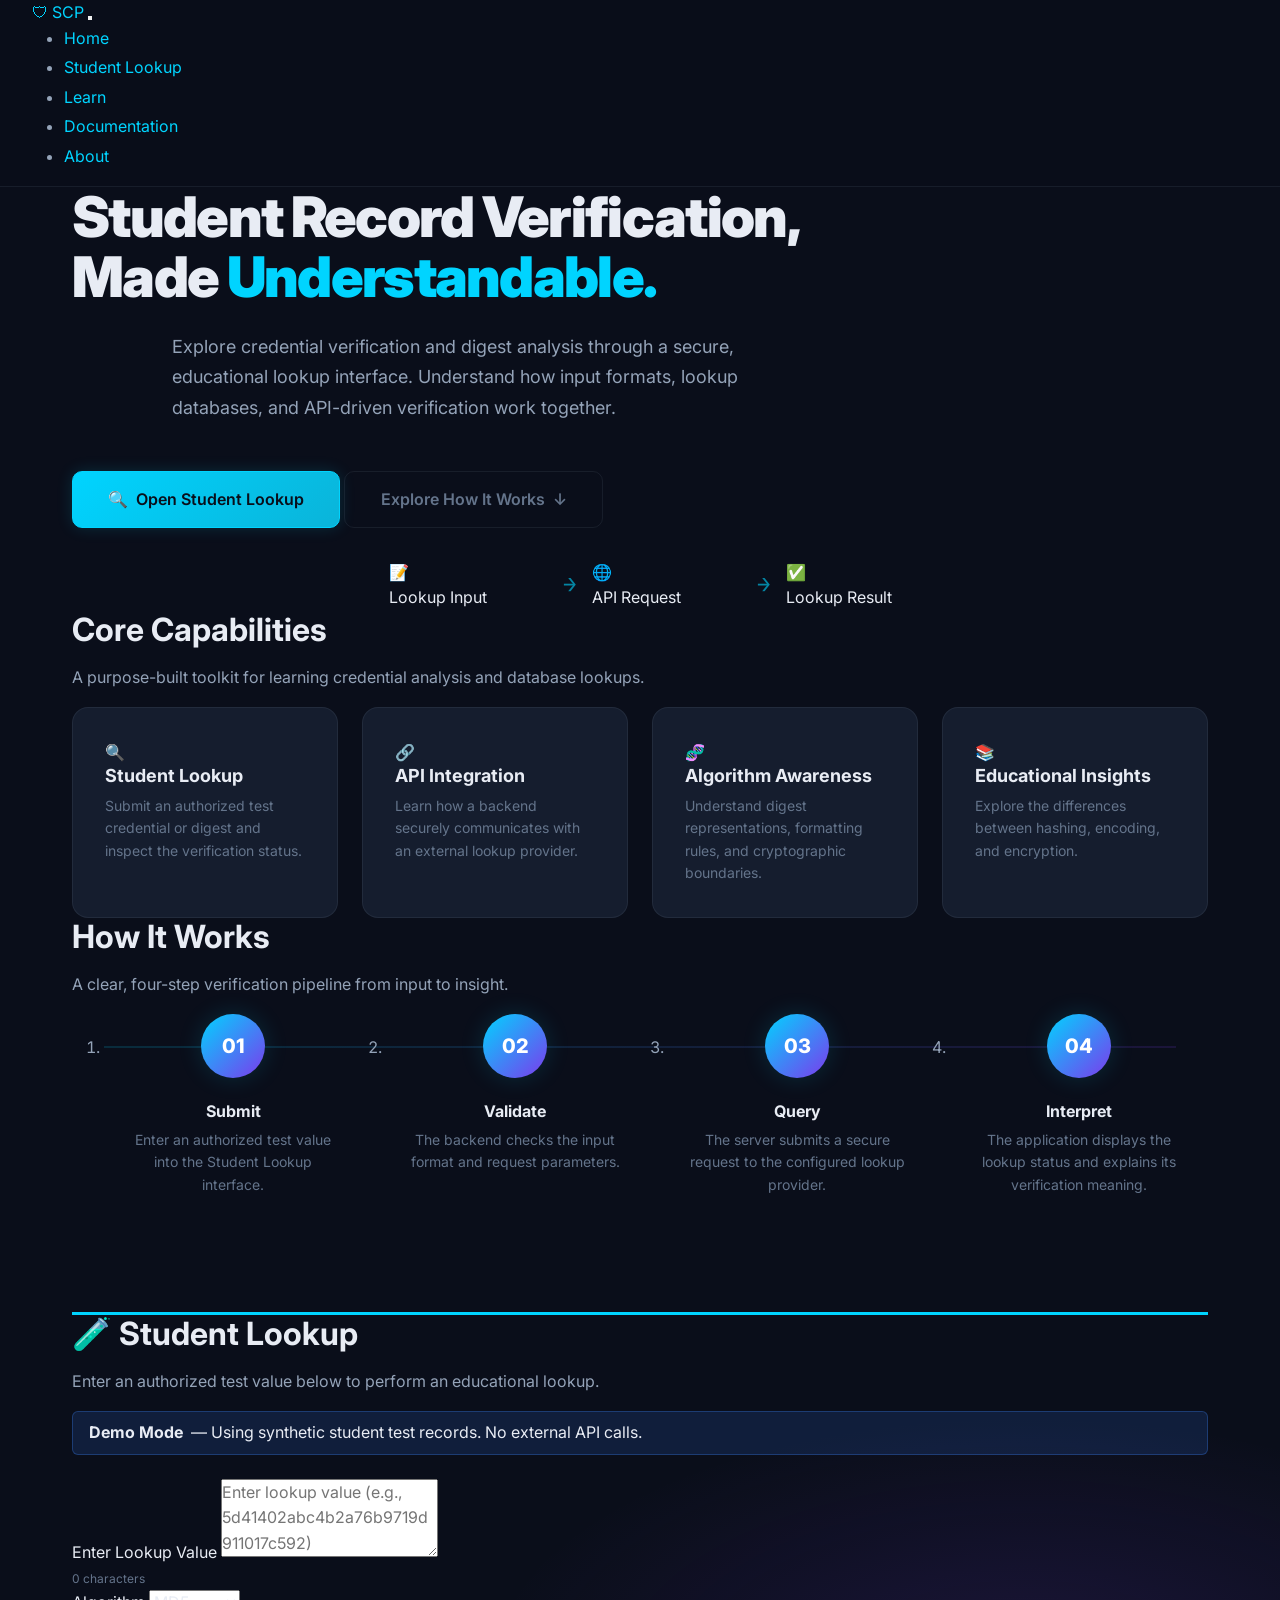
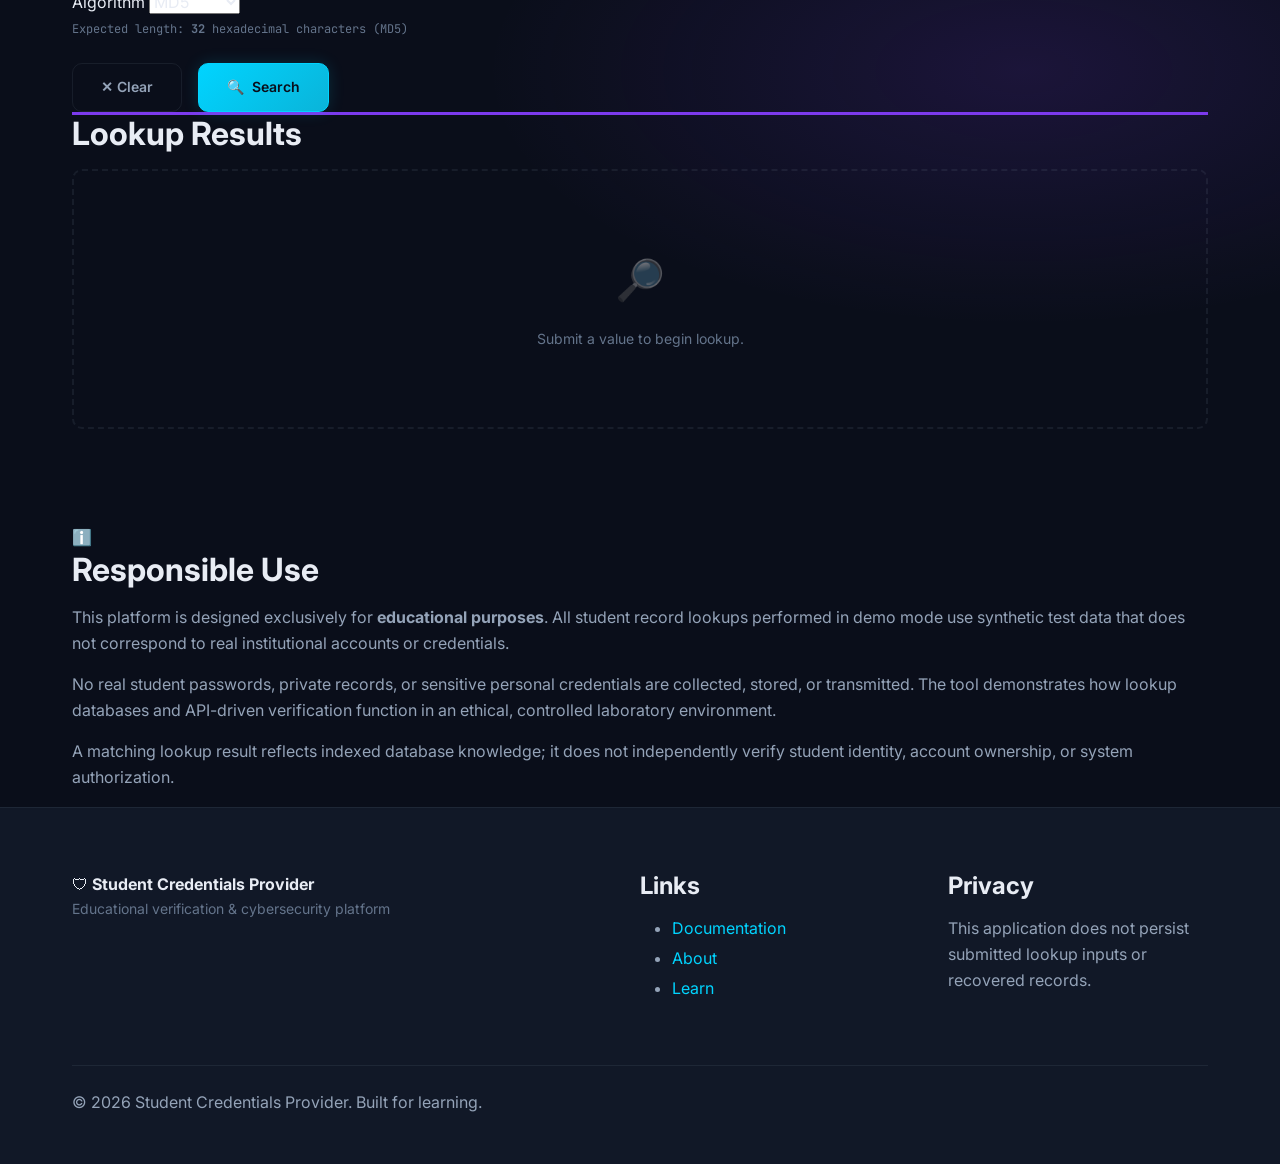
==== templates/index.html @ dcb44b15 "Initial commit: Student Credentials Provider with Vercel deployment support" ====
<!DOCTYPE html>
<html lang="en">
<head>
  <meta charset="UTF-8">
  <meta name="viewport" content="width=device-width, initial-scale=1.0">
  <title>Student Credentials Provider — Educational Verification Platform</title>
  <meta name="description" content="Student Credentials Provider: Educational credential analysis and verification platform">
  <link rel="stylesheet" href="/static/css/style.css">
  <link rel="icon" href="data:image/svg+xml,<svg xmlns='http://www.w3.org/2000/svg' viewBox='0 0 100 100'><text y='.9em' font-size='90'>🛡️</text></svg>">
</head>
<body>

  <!-- ========== STATUS ANNOUNCER (SR-ONLY) ========== -->
  <div id="status-announcer" role="status" aria-live="polite" class="sr-only"></div>

  <!-- ========== NAVIGATION ========== -->
  <header class="site-header" role="banner">
    <nav class="navbar" aria-label="Primary navigation">
      <div class="navbar-container">
        <a href="/" class="navbar-brand" aria-label="SCP Home">
          <span class="brand-icon" aria-hidden="true">&#x1F6E1;</span>
          <span class="brand-text">SCP</span>
        </a>

        <button class="navbar-toggle" id="nav-toggle" aria-expanded="false" aria-controls="nav-menu" aria-label="Toggle navigation menu">
          <span class="hamburger-line"></span>
          <span class="hamburger-line"></span>
          <span class="hamburger-line"></span>
        </button>

        <ul class="navbar-menu" id="nav-menu" role="menubar">
          <li role="none"><a href="/" class="nav-link active" role="menuitem">Home</a></li>
          <li role="none"><a href="/#student-lookup" class="nav-link" role="menuitem">Student Lookup</a></li>
          <li role="none"><a href="/learn" class="nav-link" role="menuitem">Learn</a></li>
          <li role="none"><a href="/documentation" class="nav-link" role="menuitem">Documentation</a></li>
          <li role="none"><a href="/about" class="nav-link" role="menuitem">About</a></li>
        </ul>
      </div>
    </nav>
  </header>

  <main id="main-content">

    <!-- ========== HERO SECTION ========== -->
    <section class="hero-section" id="hero" aria-labelledby="hero-heading">
      <div class="container">
        <div class="hero-content">
          <h1 id="hero-heading" class="hero-title">Student Record Verification, Made <span class="text-accent">Understandable.</span></h1>
          <p class="hero-subtitle">
            Explore credential verification and digest analysis through a secure, educational lookup interface.
            Understand how input formats, lookup databases, and API-driven verification work together.
          </p>
          <div class="hero-actions">
            <a href="#student-lookup" class="btn btn-primary btn-lg">
              <span aria-hidden="true">&#x1F50D;</span> Open Student Lookup
            </a>
            <a href="#process" class="btn btn-outline btn-lg">
              Explore How It Works <span aria-hidden="true">&darr;</span>
            </a>
          </div>
        </div>

        <div class="hero-illustration" aria-hidden="true">
          <div class="pipeline">
            <div class="pipeline-node pipeline-node--input">
              <div class="pipeline-node-icon">&#x1F4DD;</div>
              <div class="pipeline-node-label">Lookup Input</div>
            </div>
            <div class="pipeline-arrow">
              <svg width="60" height="24" viewBox="0 0 60 24" fill="none" aria-hidden="true">
                <line x1="0" y1="12" x2="48" y2="12" stroke="var(--accent)" stroke-width="2" stroke-dasharray="4 3"/>
                <polygon points="48,6 60,12 48,18" fill="var(--accent)"/>
              </svg>
            </div>
            <div class="pipeline-node pipeline-node--api">
              <div class="pipeline-node-icon">&#x1F310;</div>
              <div class="pipeline-node-label">API Request</div>
            </div>
            <div class="pipeline-arrow">
              <svg width="60" height="24" viewBox="0 0 60 24" fill="none" aria-hidden="true">
                <line x1="0" y1="12" x2="48" y2="12" stroke="var(--accent)" stroke-width="2" stroke-dasharray="4 3"/>
                <polygon points="48,6 60,12 48,18" fill="var(--accent)"/>
              </svg>
            </div>
            <div class="pipeline-node pipeline-node--result">
              <div class="pipeline-node-icon">&#x2705;</div>
              <div class="pipeline-node-label">Lookup Result</div>
            </div>
          </div>
        </div>
      </div>
    </section>

    <!-- ========== FEATURES SECTION ========== -->
    <section class="features-section" id="features" aria-labelledby="features-heading">
      <div class="container">
        <h2 id="features-heading" class="section-title">Core Capabilities</h2>
        <p class="section-subtitle">A purpose-built toolkit for learning credential analysis and database lookups.</p>

        <div class="features-grid">
          <article class="feature-card">
            <div class="feature-icon" aria-hidden="true">&#x1F50D;</div>
            <h3 class="feature-title">Student Lookup</h3>
            <p class="feature-desc">Submit an authorized test credential or digest and inspect the verification status.</p>
          </article>

          <article class="feature-card">
            <div class="feature-icon" aria-hidden="true">&#x1F517;</div>
            <h3 class="feature-title">API Integration</h3>
            <p class="feature-desc">Learn how a backend securely communicates with an external lookup provider.</p>
          </article>

          <article class="feature-card">
            <div class="feature-icon" aria-hidden="true">&#x1F9EC;</div>
            <h3 class="feature-title">Algorithm Awareness</h3>
            <p class="feature-desc">Understand digest representations, formatting rules, and cryptographic boundaries.</p>
          </article>

          <article class="feature-card">
            <div class="feature-icon" aria-hidden="true">&#x1F4DA;</div>
            <h3 class="feature-title">Educational Insights</h3>
            <p class="feature-desc">Explore the differences between hashing, encoding, and encryption.</p>
          </article>
        </div>
      </div>
    </section>

    <!-- ========== PROCESS SECTION ========== -->
    <section class="process-section" id="process" aria-labelledby="process-heading">
      <div class="container">
        <h2 id="process-heading" class="section-title">How It Works</h2>
        <p class="section-subtitle">A clear, four-step verification pipeline from input to insight.</p>

        <ol class="process-timeline" aria-label="Lookup process steps">
          <li class="process-step">
            <div class="step-number" aria-hidden="true">01</div>
            <h3 class="step-title">Submit</h3>
            <p class="step-desc">Enter an authorized test value into the Student Lookup interface.</p>
          </li>
          <li class="process-step">
            <div class="step-number" aria-hidden="true">02</div>
            <h3 class="step-title">Validate</h3>
            <p class="step-desc">The backend checks the input format and request parameters.</p>
          </li>
          <li class="process-step">
            <div class="step-number" aria-hidden="true">03</div>
            <h3 class="step-title">Query</h3>
            <p class="step-desc">The server submits a secure request to the configured lookup provider.</p>
          </li>
          <li class="process-step">
            <div class="step-number" aria-hidden="true">04</div>
            <h3 class="step-title">Interpret</h3>
            <p class="step-desc">The application displays the lookup status and explains its verification meaning.</p>
          </li>
        </ol>
      </div>
    </section>

    <!-- ========== STUDENT LOOKUP SECTION ========== -->
    <section class="lab-section" id="student-lookup" aria-labelledby="lab-heading">
      <span id="hash-lab" style="display:none;" aria-hidden="true"></span>
      <div class="container">
        <div class="lab-layout">

          <!-- LEFT PANEL — INPUT -->
          <div class="lab-input-panel">
            <h2 id="lab-heading" class="lab-panel-title">
              <span class="lab-icon" aria-hidden="true">&#x1F9EA;</span> Student Lookup
            </h2>
            <p class="lab-description">Enter an authorized test value below to perform an educational lookup.</p>

            <div id="demo-mode-banner" class="demo-banner" role="status">
              <span aria-hidden="true">&#x1F52C;</span>
              <strong>Demo Mode</strong> — Using synthetic student test records. No external API calls.
            </div>

            <form id="student-lookup-form" onsubmit="return false;" novalidate>
              <div class="input-group">
                <label for="lookup-input" class="input-label">Enter Lookup Value</label>
                <textarea
                  id="lookup-input"
                  class="hash-textarea lookup-textarea"
                  placeholder="Enter lookup value (e.g., 5d41402abc4b2a76b9719d911017c592)"
                  rows="3"
                  spellcheck="false"
                  autocomplete="off"
                  aria-label="Enter Lookup Value"
                  aria-describedby="char-count lookup-format-info validation-message"
                ></textarea>
                <div class="input-meta">
                  <span id="char-count" class="char-count">0 characters</span>
                </div>
              </div>

              <div class="input-group">
                <label for="algorithm-select" class="input-label">Algorithm</label>
                <select id="algorithm-select" class="algo-select" aria-label="Algorithm selector">
                  <option value="md5" selected>MD5</option>
                  <option value="sha1">SHA-1</option>
                  <option value="sha256">SHA-256</option>
                  <option value="sha384">SHA-384</option>
                  <option value="sha512">SHA-512</option>
                  <option value="ntlm">NTLM</option>
                </select>
                <div id="lookup-format-info" class="format-info" aria-live="polite">
                  Expected length: <strong>32</strong> hexadecimal characters
                </div>
              </div>

              <div class="btn-row">
                <button id="clear-btn" class="btn btn-secondary" type="button" aria-label="Clear input">
                  ✕ Clear
                </button>
                <button id="submit-btn" class="btn btn-primary" type="button" aria-label="Search">
                  <span aria-hidden="true">&#x1F50D;</span> Search
                </button>
              </div>
            </form>

            <div id="validation-message" class="validation-msg" role="alert" hidden></div>

            <div id="loading-indicator" class="loading-indicator" hidden>
              <div class="spinner" aria-hidden="true"></div>
              <span>Processing lookup request&hellip;</span>
            </div>
          </div>

          <!-- RIGHT PANEL — RESULTS -->
          <div class="lab-result-panel" id="lookup-result-panel">
            <h2 class="lab-panel-title">Lookup Results</h2>

            <div id="result-container" class="result-container">
              <!-- IDLE STATE -->
              <div id="result-idle" class="result-idle">
                <div class="idle-icon" aria-hidden="true">&#x1F50E;</div>
                <p class="idle-text">Submit a value to begin lookup.</p>
              </div>

              <!-- RESULT CARD -->
              <div id="lookup-result" class="result-card" hidden>
                <div class="result-header">
                  <span id="result-status-badge" class="status-badge"></span>
                  <span id="result-mode" class="mode-indicator"></span>
                </div>

                <dl class="result-details">
                  <div class="detail-row">
                    <dt>Algorithm</dt>
                    <dd id="result-algorithm"></dd>
                  </div>
                  <div class="detail-row">
                    <dt>Lookup Input</dt>
                    <dd>
                      <code id="result-lookup-input" class="hash-display"></code>
                      <button class="copy-btn" id="copy-lookup-btn" aria-label="Copy input to clipboard" title="Copy">
                        &#x1F4CB;
                      </button>
                    </dd>
                  </div>
                  <div class="detail-row">
                    <dt>Verification Status</dt>
                    <dd id="result-match"></dd>
                  </div>
                  <div class="detail-row" id="plaintext-row" hidden>
                    <dt>Plaintext Record</dt>
                    <dd id="result-plaintext" class="plaintext-display"></dd>
                  </div>
                  <div class="detail-row">
                    <dt>Duration</dt>
                    <dd id="result-duration"></dd>
                  </div>
                </dl>

                <div id="result-explanation" class="result-explanation"></div>

                <button id="retry-btn" class="btn btn-outline btn-sm" type="button" aria-label="Try another search">
                  &#x21BB; Try Another
                </button>
              </div>
            </div>
          </div>

        </div>
      </div>
    </section>

    <!-- ========== RESPONSIBLE USE SECTION ========== -->
    <section class="responsible-section" id="responsible-use" aria-labelledby="responsible-heading">
      <div class="container">
        <article class="info-card info-card--notice">
          <div class="info-card-icon" aria-hidden="true">&#x2139;&#xFE0F;</div>
          <div class="info-card-body">
            <h2 id="responsible-heading" class="info-card-title">Responsible Use</h2>
            <p>
              This platform is designed exclusively for <strong>educational purposes</strong>. All student record lookups
              performed in demo mode use synthetic test data that does not correspond to real institutional accounts or credentials.
            </p>
            <p>
              No real student passwords, private records, or sensitive personal credentials are collected, stored, or transmitted.
              The tool demonstrates how lookup databases and API-driven verification function in an ethical, controlled laboratory environment.
            </p>
            <p>
              A matching lookup result reflects indexed database knowledge; it does not independently verify student identity, account ownership, or system authorization.
            </p>
          </div>
        </article>
      </div>
    </section>

  </main>

  <!-- ========== FOOTER ========== -->
  <footer class="site-footer" role="contentinfo">
    <div class="container">
      <div class="footer-grid">
        <div class="footer-brand">
          <span class="brand-icon" aria-hidden="true">&#x1F6E1;</span>
          <strong>Student Credentials Provider</strong>
          <p class="footer-tagline">Educational verification &amp; cybersecurity platform</p>
        </div>
        <div class="footer-links">
          <h3 class="footer-heading">Links</h3>
          <ul>
            <li><a href="/documentation">Documentation</a></li>
            <li><a href="/about">About</a></li>
            <li><a href="/learn">Learn</a></li>
          </ul>
        </div>
        <div class="footer-privacy">
          <h3 class="footer-heading">Privacy</h3>
          <p>This application does not persist submitted lookup inputs or recovered records.</p>
        </div>
      </div>
      <div class="footer-bottom">
        <p>&copy; <span id="current-year"></span> Student Credentials Provider. Built for learning.</p>
      </div>
    </div>
  </footer>

  <script src="/static/js/app.js"></script>
</body>
</html>
---- static/css/style.css ----
/* ============================================
   STUDENT CREDENTIALS PROVIDER (SCP)
   Premium Cybersecurity Dashboard Stylesheet
   ============================================ */

/* --- Google Fonts Import --- */
@import url('https://fonts.googleapis.com/css2?family=Inter:wght@300;400;500;600;700;800;900&family=JetBrains+Mono:wght@400;500;600;700&display=swap');

/* ============================================
   CSS Custom Properties
   ============================================ */
:root {
  /* Colors – Midnight Navy Theme */
  --bg-primary: #0a0e1a;
  --bg-secondary: #111827;
  --bg-tertiary: #1a2332;
  --bg-card: #151d2e;
  --bg-card-hover: #1a2540;
  --bg-input: #0d1321;
  --bg-nav: rgba(10, 14, 26, 0.95);

  /* Accent Colors */
  --accent-cyan: #00d4ff;
  --accent-cyan-dim: rgba(0, 212, 255, 0.15);
  --accent-cyan-glow: rgba(0, 212, 255, 0.3);
  --accent-violet: #7c3aed;
  --accent-violet-dim: rgba(124, 58, 237, 0.15);
  --accent-violet-glow: rgba(124, 58, 237, 0.3);

  /* Status Colors */
  --success: #10b981;
  --success-dim: rgba(16, 185, 129, 0.15);
  --error: #ef4444;
  --error-dim: rgba(239, 68, 68, 0.15);
  --warning: #f59e0b;
  --warning-dim: rgba(245, 158, 11, 0.15);
  --info: #3b82f6;
  --info-dim: rgba(59, 130, 246, 0.15);

  /* Text */
  --text-primary: #e8ecf4;
  --text-secondary: #94a3b8;
  --text-muted: #64748b;
  --text-accent: var(--accent-cyan);

  /* Borders */
  --border-color: rgba(148, 163, 184, 0.1);
  --border-glow: rgba(0, 212, 255, 0.2);

  /* Spacing */
  --space-xs: 0.25rem;
  --space-sm: 0.5rem;
  --space-md: 1rem;
  --space-lg: 1.5rem;
  --space-xl: 2rem;
  --space-2xl: 3rem;
  --space-3xl: 4rem;
  --space-4xl: 6rem;

  /* Typography */
  --font-sans: 'Inter', -apple-system, BlinkMacSystemFont, 'Segoe UI', Roboto, sans-serif;
  --font-mono: 'JetBrains Mono', 'Fira Code', 'Cascadia Code', 'Consolas', monospace;
  --font-size-xs: 0.75rem;
  --font-size-sm: 0.875rem;
  --font-size-base: 1rem;
  --font-size-lg: 1.125rem;
  --font-size-xl: 1.25rem;
  --font-size-2xl: 1.5rem;
  --font-size-3xl: 2rem;
  --font-size-4xl: 2.5rem;
  --font-size-hero: 3.5rem;

  /* Effects */
  --radius-sm: 6px;
  --radius-md: 10px;
  --radius-lg: 16px;
  --radius-xl: 24px;
  --shadow-sm: 0 1px 3px rgba(0, 0, 0, 0.3);
  --shadow-md: 0 4px 12px rgba(0, 0, 0, 0.4);
  --shadow-lg: 0 8px 30px rgba(0, 0, 0, 0.5);
  --shadow-glow: 0 0 20px rgba(0, 212, 255, 0.15);
  --shadow-glow-strong: 0 0 40px rgba(0, 212, 255, 0.25);

  /* Animation */
  --transition-fast: 150ms ease;
  --transition-base: 250ms ease;
  --transition-slow: 400ms ease;
}

/* ============================================
   Reset & Base
   ============================================ */
*,
*::before,
*::after {
  box-sizing: border-box;
  margin: 0;
  padding: 0;
}

html {
  scroll-behavior: smooth;
  -webkit-text-size-adjust: 100%;
  -moz-text-size-adjust: 100%;
  text-size-adjust: 100%;
}

body {
  background-color: var(--bg-primary);
  font-family: var(--font-sans);
  color: var(--text-primary);
  line-height: 1.6;
  margin: 0;
  min-height: 100vh;
  -webkit-font-smoothing: antialiased;
  -moz-osx-font-smoothing: grayscale;
  overflow-x: hidden;
}

img,
picture,
video,
canvas,
svg {
  display: block;
  max-width: 100%;
}

input,
button,
textarea,
select {
  font: inherit;
  color: inherit;
}

a {
  color: var(--text-accent);
  text-decoration: none;
  transition: color var(--transition-fast);
}

a:hover {
  color: #33ddff;
}

h1, h2, h3, h4, h5, h6 {
  line-height: 1.2;
  font-weight: 700;
  color: var(--text-primary);
}

h1 { font-size: var(--font-size-4xl); margin-bottom: var(--space-lg); }
h2 { font-size: var(--font-size-3xl); margin-bottom: var(--space-md); }
h3 { font-size: var(--font-size-2xl); margin-bottom: var(--space-md); }
h4 { font-size: var(--font-size-xl); margin-bottom: var(--space-sm); }

p {
  margin-bottom: var(--space-md);
  color: var(--text-secondary);
}

ul, ol {
  padding-left: var(--space-xl);
  margin-bottom: var(--space-md);
}

li {
  margin-bottom: var(--space-xs);
  color: var(--text-secondary);
}

::selection {
  background: var(--accent-cyan-dim);
  color: var(--accent-cyan);
}

/* ============================================
   Utility Classes
   ============================================ */
.sr-only {
  position: absolute;
  width: 1px;
  height: 1px;
  padding: 0;
  margin: -1px;
  overflow: hidden;
  clip: rect(0, 0, 0, 0);
  white-space: nowrap;
  border: 0;
}

.container {
  max-width: 1200px;
  margin-left: auto;
  margin-right: auto;
  padding-left: var(--space-xl);
  padding-right: var(--space-xl);
  width: 100%;
}

.text-center { text-align: center; }
.text-accent { color: var(--text-accent); }
.text-muted  { color: var(--text-muted); }

.mt-1 { margin-top: var(--space-sm); }
.mt-2 { margin-top: var(--space-md); }
.mt-3 { margin-top: var(--space-lg); }
.mt-4 { margin-top: var(--space-xl); }

.mb-1 { margin-bottom: var(--space-sm); }
.mb-2 { margin-bottom: var(--space-md); }
.mb-3 { margin-bottom: var(--space-lg); }
.mb-4 { margin-bottom: var(--space-xl); }

.hidden { display: none !important; }

/* ============================================
   Navigation
   ============================================ */
.navbar {
  position: sticky;
  top: 0;
  z-index: 1000;
  background: var(--bg-nav);
  backdrop-filter: blur(16px);
  -webkit-backdrop-filter: blur(16px);
  border-bottom: 1px solid var(--border-color);
  padding: 0 var(--space-xl);
  transition: box-shadow var(--transition-base);
}

.navbar.scrolled {
  box-shadow: var(--shadow-md), 0 1px 0 var(--border-glow);
}

.navbar .container {
  display: flex;
  align-items: center;
  justify-content: space-between;
  height: 64px;
}

.nav-brand {
  display: flex;
  align-items: center;
  gap: var(--space-sm);
  text-decoration: none;
  font-weight: 800;
  font-size: var(--font-size-xl);
}

.nav-brand .brand-icon {
  font-size: 1.6rem;
  filter: drop-shadow(0 0 6px var(--accent-cyan-glow));
}

.nav-brand .brand-text {
  background: linear-gradient(135deg, var(--accent-cyan) 0%, var(--accent-violet) 100%);
  -webkit-background-clip: text;
  background-clip: text;
  -webkit-text-fill-color: transparent;
  letter-spacing: -0.02em;
}

.nav-links {
  display: flex;
  align-items: center;
  gap: var(--space-xs);
  list-style: none;
  padding: 0;
  margin: 0;
}

.nav-links li a {
  position: relative;
  display: inline-block;
  padding: var(--space-sm) var(--space-md);
  font-size: var(--font-size-sm);
  font-weight: 500;
  color: var(--text-secondary);
  text-decoration: none;
  border-radius: var(--radius-sm);
  transition: color var(--transition-fast), background var(--transition-fast);
}

.nav-links li a::after {
  content: '';
  position: absolute;
  bottom: 2px;
  left: var(--space-md);
  right: var(--space-md);
  height: 2px;
  background: var(--accent-cyan);
  border-radius: 1px;
  transform: scaleX(0);
  transform-origin: left center;
  transition: transform var(--transition-base);
}

.nav-links li a:hover {
  color: var(--text-primary);
  background: rgba(255, 255, 255, 0.03);
}

.nav-links li a:hover::after {
  transform: scaleX(1);
}

.nav-links li a.active {
  color: var(--accent-cyan);
  background: var(--accent-cyan-dim);
}

.nav-links li a.active::after {
  transform: scaleX(1);
  background: var(--accent-cyan);
}

/* Hamburger Menu */
.nav-toggle {
  display: none;
  flex-direction: column;
  justify-content: center;
  gap: 5px;
  width: 32px;
  height: 32px;
  background: none;
  border: none;
  cursor: pointer;
  padding: 4px;
  z-index: 1001;
}

.nav-toggle span {
  display: block;
  width: 24px;
  height: 2px;
  background: var(--text-secondary);
  border-radius: 2px;
  transition: transform var(--transition-base), opacity var(--transition-fast);
}

.nav-toggle.active span:nth-child(1) {
  transform: translateY(7px) rotate(45deg);
}

.nav-toggle.active span:nth-child(2) {
  opacity: 0;
}

.nav-toggle.active span:nth-child(3) {
  transform: translateY(-7px) rotate(-45deg);
}

/* Mobile nav overlay */
.nav-overlay {
  display: none;
  position: fixed;
  inset: 0;
  background: rgba(0, 0, 0, 0.6);
  z-index: 998;
}

.nav-overlay.active {
  display: block;
}

/* ============================================
   Hero Section
   ============================================ */
.hero {
  min-height: calc(100vh - 64px);
  display: flex;
  align-items: center;
  justify-content: center;
  text-align: center;
  padding: var(--space-3xl) var(--space-xl);
  position: relative;
  overflow: hidden;
}

/* Subtle grid background */
.hero::before {
  content: '';
  position: absolute;
  inset: 0;
  background-image:
    radial-gradient(ellipse 80% 60% at 50% 0%, var(--accent-cyan-dim) 0%, transparent 60%),
    linear-gradient(rgba(148, 163, 184, 0.03) 1px, transparent 1px),
    linear-gradient(90deg, rgba(148, 163, 184, 0.03) 1px, transparent 1px);
  background-size: 100% 100%, 40px 40px, 40px 40px;
  pointer-events: none;
}

.hero-content {
  position: relative;
  z-index: 1;
  max-width: 800px;
}

.hero-badge {
  display: inline-flex;
  align-items: center;
  gap: var(--space-sm);
  background: var(--accent-cyan-dim);
  border: 1px solid var(--accent-cyan-glow);
  color: var(--accent-cyan);
  font-size: var(--font-size-sm);
  font-weight: 600;
  padding: var(--space-xs) var(--space-md);
  border-radius: 999px;
  margin-bottom: var(--space-xl);
  letter-spacing: 0.04em;
  text-transform: uppercase;
}

.hero-title {
  font-size: var(--font-size-hero);
  font-weight: 900;
  line-height: 1.08;
  margin-bottom: var(--space-lg);
  letter-spacing: -0.03em;
}

.hero-title .gradient-text {
  background: linear-gradient(135deg, var(--accent-cyan) 0%, #a78bfa 50%, var(--accent-violet) 100%);
  -webkit-background-clip: text;
  background-clip: text;
  -webkit-text-fill-color: transparent;
}

.hero-subtitle {
  font-size: var(--font-size-lg);
  color: var(--text-secondary);
  max-width: 600px;
  margin-left: auto;
  margin-right: auto;
  margin-bottom: var(--space-2xl);
  line-height: 1.7;
}

.hero-buttons {
  display: flex;
  align-items: center;
  justify-content: center;
  gap: var(--space-md);
  flex-wrap: wrap;
  margin-bottom: var(--space-3xl);
}

/* Buttons – shared */
.btn {
  display: inline-flex;
  align-items: center;
  justify-content: center;
  gap: var(--space-sm);
  font-weight: 600;
  font-size: var(--font-size-sm);
  padding: 0.75rem 1.75rem;
  border-radius: var(--radius-md);
  border: 1px solid transparent;
  cursor: pointer;
  text-decoration: none;
  transition:
    background var(--transition-fast),
    box-shadow var(--transition-fast),
    transform var(--transition-fast),
    border-color var(--transition-fast);
  white-space: nowrap;
}

.btn:active {
  transform: scale(0.97);
}

.btn-primary {
  background: linear-gradient(135deg, var(--accent-cyan) 0%, #0ab4d9 100%);
  color: #0a0e1a;
  border-color: var(--accent-cyan);
  box-shadow: 0 0 16px var(--accent-cyan-dim);
}

.btn-primary:hover {
  background: linear-gradient(135deg, #33ddff 0%, var(--accent-cyan) 100%);
  box-shadow: var(--shadow-glow-strong);
  color: #0a0e1a;
}

.btn-primary:disabled,
.btn-primary[disabled] {
  opacity: 0.45;
  cursor: not-allowed;
  pointer-events: none;
}

.btn-secondary {
  background: transparent;
  color: var(--text-secondary);
  border-color: var(--border-color);
}

.btn-secondary:hover {
  border-color: var(--accent-cyan-glow);
  color: var(--text-primary);
  background: rgba(255, 255, 255, 0.03);
}

.btn-outline {
  background: transparent;
  color: var(--text-muted);
  border-color: var(--border-color);
}

.btn-outline:hover {
  border-color: var(--text-muted);
  color: var(--text-primary);
}

.btn-sm {
  font-size: var(--font-size-xs);
  padding: 0.45rem 1rem;
}

.btn-lg {
  font-size: var(--font-size-base);
  padding: 0.9rem 2.2rem;
}

/* Pipeline Illustration */
.pipeline {
  display: flex;
  align-items: center;
  justify-content: center;
  gap: 0;
  margin-top: var(--space-xl);
  flex-wrap: wrap;
}

.pipeline-step {
  display: flex;
  flex-direction: column;
  align-items: center;
  gap: var(--space-sm);
  background: var(--bg-card);
  border: 1px solid var(--border-color);
  border-radius: var(--radius-md);
  padding: var(--space-lg) var(--space-xl);
  position: relative;
  animation: pulse-glow 3s ease-in-out infinite;
  min-width: 160px;
}

.pipeline-step:nth-child(2) {
  animation-delay: 0.5s;
}

.pipeline-step:nth-child(3) {
  animation-delay: 1s;
}

.pipeline-step .step-icon {
  font-size: 1.5rem;
  margin-bottom: var(--space-xs);
}

.pipeline-step .step-label {
  font-family: var(--font-mono);
  font-size: var(--font-size-xs);
  font-weight: 600;
  color: var(--accent-cyan);
  text-transform: uppercase;
  letter-spacing: 0.08em;
}

.pipeline-arrow {
  font-size: var(--font-size-xl);
  color: var(--text-muted);
  padding: 0 var(--space-md);
  display: flex;
  align-items: center;
}

.pipeline-arrow::after {
  content: '→';
  font-family: var(--font-mono);
  font-size: 1.4rem;
  color: var(--accent-cyan);
  opacity: 0.6;
}

/* ============================================
   Section Shared Styles
   ============================================ */
.section {
  padding: var(--space-4xl) 0;
}

.section-alt {
  background: var(--bg-secondary);
}

.section-header {
  text-align: center;
  max-width: 700px;
  margin: 0 auto var(--space-3xl);
}

.section-header h2 {
  font-size: var(--font-size-3xl);
  font-weight: 800;
  margin-bottom: var(--space-md);
}

.section-header p {
  font-size: var(--font-size-lg);
  color: var(--text-secondary);
}

/* ============================================
   Feature Cards Section
   ============================================ */
.features-grid {
  display: grid;
  grid-template-columns: repeat(4, 1fr);
  gap: var(--space-lg);
}

.feature-card {
  background: var(--bg-card);
  border: 1px solid var(--border-color);
  border-radius: var(--radius-lg);
  padding: var(--space-xl);
  transition:
    transform var(--transition-base),
    border-color var(--transition-base),
    box-shadow var(--transition-base),
    background var(--transition-base);
}

.feature-card:hover {
  transform: translateY(-4px);
  border-color: var(--border-glow);
  box-shadow: var(--shadow-glow);
  background: var(--bg-card-hover);
}

.feature-card .card-icon {
  font-size: 2.2rem;
  margin-bottom: var(--space-md);
  display: block;
  width: 56px;
  height: 56px;
  display: flex;
  align-items: center;
  justify-content: center;
  background: var(--accent-cyan-dim);
  border-radius: var(--radius-md);
}

.feature-card h3 {
  font-size: var(--font-size-lg);
  font-weight: 700;
  color: var(--text-primary);
  margin-bottom: var(--space-sm);
}

.feature-card p {
  font-size: var(--font-size-sm);
  color: var(--text-muted);
  line-height: 1.6;
  margin-bottom: 0;
}

/* ============================================
   Process / How-It-Works Section
   ============================================ */
.process-timeline {
  display: flex;
  align-items: flex-start;
  justify-content: space-between;
  position: relative;
  gap: var(--space-lg);
}

/* Connecting line */
.process-timeline::before {
  content: '';
  position: absolute;
  top: 32px;
  left: 32px;
  right: 32px;
  height: 2px;
  background: linear-gradient(90deg, var(--accent-cyan-dim) 0%, var(--accent-violet-dim) 100%);
  z-index: 0;
}

.process-step {
  flex: 1;
  text-align: center;
  position: relative;
  z-index: 1;
}

.step-number {
  width: 64px;
  height: 64px;
  border-radius: 50%;
  background: linear-gradient(135deg, var(--accent-cyan) 0%, var(--accent-violet) 100%);
  color: #fff;
  font-weight: 800;
  font-size: var(--font-size-xl);
  display: flex;
  align-items: center;
  justify-content: center;
  margin: 0 auto var(--space-lg);
  box-shadow: 0 0 24px var(--accent-cyan-dim);
}

.process-step h3 {
  font-size: var(--font-size-base);
  font-weight: 700;
  margin-bottom: var(--space-sm);
  color: var(--text-primary);
}

.process-step p {
  font-size: var(--font-size-sm);
  color: var(--text-muted);
  max-width: 220px;
  margin: 0 auto;
}

/* ============================================
   Student Lookup Section
   ============================================ */
.student-lookup,
.lab-section,
.hash-lab {
  padding: var(--space-4xl) 0;
  background:
    radial-gradient(ellipse 60% 40% at 80% 50%, var(--accent-violet-dim) 0%, transparent 70%),
    var(--bg-primary);
}

.lab-grid {
  display: grid;
  grid-template-columns: 1.2fr 1fr;
  gap: var(--space-xl);
  align-items: start;
}

/* Lab Input Panel */
.lab-panel {
  background: var(--bg-card);
  border: 1px solid var(--border-color);
  border-radius: var(--radius-lg);
  padding: var(--space-xl);
  position: relative;
}

.lab-input-panel {
  border-top: 3px solid var(--accent-cyan);
}

.lab-result-panel {
  border-top: 3px solid var(--accent-violet);
}

.lab-panel-header {
  display: flex;
  align-items: center;
  gap: var(--space-sm);
  margin-bottom: var(--space-lg);
}

.lab-panel-header h3 {
  font-size: var(--font-size-lg);
  font-weight: 700;
  margin-bottom: 0;
}

.lab-panel-header .panel-icon {
  font-size: 1.3rem;
}

/* Demo mode banner */
.demo-banner {
  background: var(--info-dim);
  border: 1px solid rgba(59, 130, 246, 0.3);
  border-radius: var(--radius-sm);
  padding: var(--space-sm) var(--space-md);
  margin-bottom: var(--space-lg);
  display: flex;
  align-items: center;
  gap: var(--space-sm);
}

.demo-banner .demo-icon {
  font-size: var(--font-size-base);
}

.demo-banner p {
  font-size: var(--font-size-xs);
  color: var(--info);
  margin-bottom: 0;
  line-height: 1.5;
}

/* Form elements */
.form-group {
  margin-bottom: var(--space-lg);
}

.form-label {
  display: block;
  font-size: var(--font-size-sm);
  font-weight: 600;
  color: var(--text-secondary);
  margin-bottom: var(--space-sm);
}

.form-textarea {
  width: 100%;
  min-height: 120px;
  background: var(--bg-input);
  border: 1px solid var(--border-color);
  border-radius: var(--radius-md);
  padding: var(--space-md);
  font-family: var(--font-mono);
  font-size: var(--font-size-sm);
  color: var(--text-primary);
  resize: vertical;
  transition: border-color var(--transition-fast), box-shadow var(--transition-fast);
  outline: none;
  line-height: 1.6;
}

.form-textarea:focus {
  border-color: var(--accent-cyan);
  box-shadow: 0 0 0 3px var(--accent-cyan-dim), var(--shadow-glow);
}

.form-textarea::placeholder {
  color: var(--text-muted);
  font-family: var(--font-mono);
}

.char-count {
  text-align: right;
  font-size: var(--font-size-xs);
  color: var(--text-muted);
  margin-top: var(--space-xs);
}

.form-select {
  width: 100%;
  appearance: none;
  -webkit-appearance: none;
  background: var(--bg-input) url("data:image/svg+xml,%3Csvg xmlns='http://www.w3.org/2000/svg' width='12' height='12' fill='%2394a3b8' viewBox='0 0 16 16'%3E%3Cpath d='M1.646 4.646a.5.5 0 0 1 .708 0L8 10.293l5.646-5.647a.5.5 0 0 1 .708.708l-6 6a.5.5 0 0 1-.708 0l-6-6a.5.5 0 0 1 0-.708z'/%3E%3C/svg%3E") no-repeat right 14px center;
  border: 1px solid var(--border-color);
  border-radius: var(--radius-md);
  padding: 0.65rem var(--space-md);
  padding-right: 2.5rem;
  font-size: var(--font-size-sm);
  color: var(--text-primary);
  cursor: pointer;
  outline: none;
  transition: border-color var(--transition-fast), box-shadow var(--transition-fast);
}

.form-select:focus {
  border-color: var(--accent-cyan);
  box-shadow: 0 0 0 3px var(--accent-cyan-dim);
}

.lookup-format-info,
.format-info,
.hash-format-info {
  font-size: var(--font-size-xs);
  color: var(--text-muted);
  font-family: var(--font-mono);
  margin-top: var(--space-xs);
}

/* Button row */
.btn-row {
  display: flex;
  gap: var(--space-md);
  align-items: center;
  margin-top: var(--space-lg);
}

/* Validation message */
.validation-msg {
  display: none;
  background: var(--error-dim);
  border: 1px solid rgba(239, 68, 68, 0.3);
  border-radius: var(--radius-sm);
  padding: var(--space-sm) var(--space-md);
  margin-top: var(--space-md);
  font-size: var(--font-size-sm);
  color: var(--error);
}

.validation-msg.visible {
  display: flex;
  align-items: center;
  gap: var(--space-sm);
  animation: fadeIn 0.2s ease;
}

/* Loading indicator */
.loading-indicator {
  display: none;
  flex-direction: column;
  align-items: center;
  justify-content: center;
  gap: var(--space-md);
  padding: var(--space-2xl);
}

.loading-indicator.visible {
  display: flex;
}

.spinner {
  width: 36px;
  height: 36px;
  border: 3px solid var(--border-color);
  border-top-color: var(--accent-cyan);
  border-radius: 50%;
  animation: spin 0.8s linear infinite;
}

.loading-indicator p {
  font-size: var(--font-size-sm);
  color: var(--text-muted);
  margin-bottom: 0;
}

/* Lab Result Panel */
.result-idle {
  display: flex;
  flex-direction: column;
  align-items: center;
  justify-content: center;
  min-height: 260px;
  border: 2px dashed var(--border-color);
  border-radius: var(--radius-md);
  padding: var(--space-2xl);
  text-align: center;
}

.result-idle .idle-icon {
  font-size: 2.5rem;
  margin-bottom: var(--space-md);
  opacity: 0.4;
}

.result-idle p {
  color: var(--text-muted);
  font-size: var(--font-size-sm);
  margin-bottom: 0;
}

.result-card {
  display: none;
  animation: fadeIn 0.35s ease;
}

.result-card.visible {
  display: block;
}

/* Status badge */
.status-badge {
  display: inline-flex;
  align-items: center;
  gap: var(--space-xs);
  padding: var(--space-xs) var(--space-md);
  border-radius: 999px;
  font-size: var(--font-size-xs);
  font-weight: 700;
  text-transform: uppercase;
  letter-spacing: 0.06em;
}

.status-found {
  background: var(--success-dim);
  color: var(--success);
  border: 1px solid rgba(16, 185, 129, 0.3);
}

.status-not-found {
  background: var(--warning-dim);
  color: var(--warning);
  border: 1px solid rgba(245, 158, 11, 0.3);
}

.status-error {
  background: var(--error-dim);
  color: var(--error);
  border: 1px solid rgba(239, 68, 68, 0.3);
}

/* Mode indicator */
.mode-badge {
  display: inline-flex;
  align-items: center;
  gap: var(--space-xs);
  padding: 2px var(--space-sm);
  border-radius: 999px;
  font-size: var(--font-size-xs);
  font-weight: 600;
  text-transform: uppercase;
  letter-spacing: 0.06em;
  margin-left: var(--space-sm);
}

.mode-live {
  background: var(--accent-cyan-dim);
  color: var(--accent-cyan);
  border: 1px solid var(--accent-cyan-glow);
}

.mode-demo {
  background: var(--accent-violet-dim);
  color: var(--accent-violet);
  border: 1px solid var(--accent-violet-glow);
}

/* Result details */
.result-meta {
  display: flex;
  align-items: center;
  gap: var(--space-sm);
  flex-wrap: wrap;
  margin-bottom: var(--space-lg);
}

.algo-tag {
  font-family: var(--font-mono);
  font-size: var(--font-size-xs);
  font-weight: 600;
  background: var(--bg-tertiary);
  padding: 2px var(--space-sm);
  border-radius: var(--radius-sm);
  color: var(--text-secondary);
  border: 1px solid var(--border-color);
}

.result-lookup-display,
.hash-display,
.result-hash-display {
  background: var(--bg-input);
  border: 1px solid var(--border-color);
  border-radius: var(--radius-md);
  padding: var(--space-md);
  font-family: var(--font-mono);
  font-size: var(--font-size-sm);
  color: var(--text-accent);
  word-break: break-all;
  overflow-x: auto;
  position: relative;
  margin-bottom: var(--space-lg);
}

.copy-btn {
  position: absolute;
  top: var(--space-sm);
  right: var(--space-sm);
  background: var(--bg-tertiary);
  border: 1px solid var(--border-color);
  border-radius: var(--radius-sm);
  padding: 4px 8px;
  font-size: var(--font-size-xs);
  color: var(--text-muted);
  cursor: pointer;
  transition: color var(--transition-fast), border-color var(--transition-fast);
}

.copy-btn:hover {
  color: var(--accent-cyan);
  border-color: var(--accent-cyan-glow);
}

.result-match {
  margin-bottom: var(--space-lg);
}

.result-match h4 {
  font-size: var(--font-size-sm);
  font-weight: 600;
  color: var(--text-secondary);
  margin-bottom: var(--space-sm);
  text-transform: uppercase;
  letter-spacing: 0.04em;
}

.plaintext-display {
  background: var(--success-dim);
  border: 1px solid rgba(16, 185, 129, 0.3);
  border-radius: var(--radius-md);
  padding: var(--space-md);
  font-family: var(--font-mono);
  font-size: var(--font-size-lg);
  font-weight: 600;
  color: var(--success);
  text-align: center;
}

.result-duration {
  font-size: var(--font-size-xs);
  color: var(--text-muted);
  margin-bottom: var(--space-md);
}

.result-explanation {
  font-size: var(--font-size-sm);
  color: var(--text-secondary);
  line-height: 1.7;
  margin-bottom: var(--space-lg);
}

.result-actions {
  display: flex;
  gap: var(--space-sm);
}

/* ============================================
   Responsible Use Section
   ============================================ */
.responsible-card {
  background: var(--info-dim);
  border: 1px solid rgba(59, 130, 246, 0.25);
  border-radius: var(--radius-lg);
  padding: var(--space-xl) var(--space-2xl);
  max-width: 800px;
  margin: 0 auto;
  display: flex;
  align-items: flex-start;
  gap: var(--space-lg);
}

.responsible-card .resp-icon {
  font-size: 2rem;
  flex-shrink: 0;
}

.responsible-card h3 {
  font-size: var(--font-size-lg);
  color: var(--info);
  margin-bottom: var(--space-sm);
}

.responsible-card p {
  color: var(--text-secondary);
  font-size: var(--font-size-sm);
  margin-bottom: 0;
  line-height: 1.7;
}

/* ============================================
   Footer
   ============================================ */
.site-footer {
  background: var(--bg-secondary);
  border-top: 1px solid var(--border-color);
  padding: var(--space-3xl) 0 var(--space-xl);
}

.footer-grid {
  display: grid;
  grid-template-columns: 2fr 1fr 1fr;
  gap: var(--space-2xl);
  margin-bottom: var(--space-2xl);
}

.footer-brand .brand-text {
  font-size: var(--font-size-lg);
  font-weight: 800;
  background: linear-gradient(135deg, var(--accent-cyan), var(--accent-violet));
  -webkit-background-clip: text;
  background-clip: text;
  -webkit-text-fill-color: transparent;
  margin-bottom: var(--space-sm);
  display: inline-block;
}

.footer-brand p {
  font-size: var(--font-size-sm);
  color: var(--text-muted);
  max-width: 320px;
  line-height: 1.7;
}

.footer-col h4 {
  font-size: var(--font-size-sm);
  font-weight: 700;
  text-transform: uppercase;
  letter-spacing: 0.06em;
  color: var(--text-secondary);
  margin-bottom: var(--space-md);
}

.footer-col ul {
  list-style: none;
  padding: 0;
  margin: 0;
}

.footer-col ul li {
  margin-bottom: var(--space-sm);
}

.footer-col ul li a {
  font-size: var(--font-size-sm);
  color: var(--text-muted);
  text-decoration: none;
  transition: color var(--transition-fast);
}

.footer-col ul li a:hover {
  color: var(--accent-cyan);
}

.footer-bottom {
  border-top: 1px solid var(--border-color);
  padding-top: var(--space-lg);
  display: flex;
  align-items: center;
  justify-content: space-between;
  flex-wrap: wrap;
  gap: var(--space-md);
}

.footer-bottom .copyright {
  font-size: var(--font-size-xs);
  color: var(--text-muted);
}

.footer-bottom .privacy-note {
  font-size: var(--font-size-xs);
  color: var(--text-muted);
  opacity: 0.7;
}

/* ============================================
   Content Pages – Shared (About, Learn, Docs)
   ============================================ */
.page-header {
  padding: var(--space-3xl) 0 var(--space-2xl);
  text-align: center;
  border-bottom: 1px solid var(--border-color);
  margin-bottom: var(--space-2xl);
  background:
    radial-gradient(ellipse 70% 50% at 50% 100%, var(--accent-cyan-dim) 0%, transparent 60%);
}

.page-header h1 {
  font-size: var(--font-size-4xl);
  font-weight: 900;
  margin-bottom: var(--space-sm);
}

.page-header h1 .gradient-text {
  background: linear-gradient(135deg, var(--accent-cyan) 0%, var(--accent-violet) 100%);
  -webkit-background-clip: text;
  background-clip: text;
  -webkit-text-fill-color: transparent;
}

.page-header .breadcrumb {
  font-size: var(--font-size-sm);
  color: var(--text-muted);
}

.page-header .breadcrumb a {
  color: var(--text-muted);
  text-decoration: none;
}

.page-header .breadcrumb a:hover {
  color: var(--accent-cyan);
}

.page-header .breadcrumb .separator {
  margin: 0 var(--space-sm);
  opacity: 0.5;
}

.content-section {
  background: var(--bg-card);
  border: 1px solid var(--border-color);
  border-radius: var(--radius-lg);
  padding: var(--space-xl) var(--space-2xl);
  margin-bottom: var(--space-xl);
}

.content-section h2 {
  font-size: var(--font-size-2xl);
  padding-bottom: var(--space-sm);
  border-bottom: 1px solid var(--border-color);
  margin-bottom: var(--space-lg);
}

.content-card {
  background: var(--bg-tertiary);
  border: 1px solid var(--border-color);
  border-radius: var(--radius-md);
  padding: var(--space-lg);
  margin-bottom: var(--space-md);
}

/* Lists with custom bullets */
.content-section ul {
  list-style: none;
  padding-left: var(--space-lg);
}

.content-section ul li {
  position: relative;
  padding-left: var(--space-lg);
  margin-bottom: var(--space-sm);
}

.content-section ul li::before {
  content: '›';
  position: absolute;
  left: 0;
  color: var(--accent-cyan);
  font-weight: 700;
  font-size: var(--font-size-lg);
  line-height: 1.5;
}

.content-section ol {
  padding-left: var(--space-xl);
}

.content-section ol li {
  margin-bottom: var(--space-sm);
}

.content-section ol li::marker {
  color: var(--accent-cyan);
  font-weight: 700;
}

/* Tables */
.table-wrapper {
  overflow-x: auto;
  border-radius: var(--radius-md);
  border: 1px solid var(--border-color);
  margin-bottom: var(--space-lg);
}

.styled-table {
  width: 100%;
  border-collapse: collapse;
  font-size: var(--font-size-sm);
}

.styled-table th {
  background: var(--bg-tertiary);
  border-bottom: 2px solid var(--accent-cyan-dim);
  padding: var(--space-md) var(--space-lg);
  text-align: left;
  font-weight: 700;
  color: var(--text-primary);
  white-space: nowrap;
}

.styled-table td {
  padding: var(--space-md) var(--space-lg);
  border-bottom: 1px solid var(--border-color);
  color: var(--text-secondary);
}

.styled-table tbody tr:last-child td {
  border-bottom: none;
}

.styled-table tbody tr:hover {
  background: rgba(255, 255, 255, 0.02);
}

.styled-table tbody tr:nth-child(even) {
  background: rgba(255, 255, 255, 0.01);
}

.styled-table tbody tr:nth-child(even):hover {
  background: rgba(255, 255, 255, 0.03);
}

/* Code blocks */
.code-block {
  background: var(--bg-input);
  border: 1px solid var(--border-color);
  border-radius: var(--radius-md);
  padding: var(--space-lg);
  overflow-x: auto;
  margin-bottom: var(--space-lg);
}

.code-block code,
.code-block pre {
  font-family: var(--font-mono);
  font-size: var(--font-size-sm);
  color: var(--text-primary);
  line-height: 1.7;
  white-space: pre;
}

code {
  font-family: var(--font-mono);
  font-size: 0.9em;
  background: var(--accent-cyan-dim);
  color: var(--accent-cyan);
  padding: 2px 6px;
  border-radius: 4px;
}

pre {
  overflow-x: auto;
  border-radius: var(--radius-md);
  margin-bottom: var(--space-lg);
}

pre code {
  background: none;
  padding: 0;
  border-radius: 0;
  color: var(--text-primary);
}

/* ============================================
   Documentation Specific
   ============================================ */
.doc-layout {
  display: grid;
  grid-template-columns: 260px 1fr;
  gap: var(--space-xl);
  align-items: start;
}

.doc-sidebar {
  position: sticky;
  top: 84px;
  background: var(--bg-card);
  border: 1px solid var(--border-color);
  border-radius: var(--radius-lg);
  padding: var(--space-lg);
  max-height: calc(100vh - 100px);
  overflow-y: auto;
}

.doc-sidebar h4 {
  font-size: var(--font-size-xs);
  text-transform: uppercase;
  letter-spacing: 0.08em;
  color: var(--text-muted);
  margin-bottom: var(--space-md);
}

.doc-toc {
  list-style: none;
  padding: 0;
  margin: 0;
}

.doc-toc li {
  margin-bottom: 2px;
}

.doc-toc li a {
  display: block;
  font-size: var(--font-size-sm);
  color: var(--text-muted);
  padding: var(--space-xs) var(--space-sm);
  border-radius: var(--radius-sm);
  text-decoration: none;
  transition: color var(--transition-fast), background var(--transition-fast);
  border-left: 2px solid transparent;
}

.doc-toc li a:hover {
  color: var(--text-primary);
  background: rgba(255, 255, 255, 0.03);
}

.doc-toc li a.active {
  color: var(--accent-cyan);
  background: var(--accent-cyan-dim);
  border-left-color: var(--accent-cyan);
}

.doc-toc li.sub-item a {
  padding-left: var(--space-xl);
  font-size: var(--font-size-xs);
}

/* Architecture diagram */
.architecture-diagram {
  display: flex;
  align-items: center;
  justify-content: center;
  gap: var(--space-md);
  flex-wrap: wrap;
  padding: var(--space-xl);
  background: var(--bg-input);
  border: 1px solid var(--border-color);
  border-radius: var(--radius-md);
  margin-bottom: var(--space-lg);
}

.arch-box {
  background: var(--bg-card);
  border: 1px solid var(--border-glow);
  border-radius: var(--radius-md);
  padding: var(--space-md) var(--space-lg);
  text-align: center;
  min-width: 140px;
}

.arch-box .arch-label {
  font-family: var(--font-mono);
  font-size: var(--font-size-xs);
  font-weight: 600;
  color: var(--accent-cyan);
  text-transform: uppercase;
  letter-spacing: 0.05em;
}

.arch-box .arch-desc {
  font-size: var(--font-size-xs);
  color: var(--text-muted);
  margin-top: var(--space-xs);
  margin-bottom: 0;
}

.arch-arrow {
  color: var(--text-muted);
  font-size: var(--font-size-lg);
  font-family: var(--font-mono);
}

/* ============================================
   Learn Page Specific
   ============================================ */
.learn-section {
  background: var(--bg-card);
  border: 1px solid var(--border-color);
  border-radius: var(--radius-lg);
  padding: var(--space-xl) var(--space-2xl);
  margin-bottom: var(--space-xl);
  border-left: 4px solid var(--accent-cyan);
}

.learn-section.topic-security {
  border-left-color: var(--accent-violet);
}

.learn-section.topic-hashing {
  border-left-color: var(--accent-cyan);
}

.learn-section.topic-encryption {
  border-left-color: var(--warning);
}

.learn-section.topic-encoding {
  border-left-color: var(--success);
}

.learn-section.topic-best-practices {
  border-left-color: var(--info);
}

/* Comparison table */
.comparison-table {
  width: 100%;
  border-collapse: collapse;
  font-size: var(--font-size-sm);
  margin-bottom: var(--space-lg);
}

.comparison-table th {
  background: var(--bg-tertiary);
  padding: var(--space-md) var(--space-lg);
  text-align: left;
  font-weight: 700;
  color: var(--text-primary);
  border-bottom: 2px solid var(--accent-cyan-dim);
}

.comparison-table td {
  padding: var(--space-md) var(--space-lg);
  border-bottom: 1px solid var(--border-color);
  color: var(--text-secondary);
}

.comparison-table tbody tr:hover {
  background: rgba(255, 255, 255, 0.02);
}

/* Step list */
.step-list {
  list-style: none;
  padding: 0;
  margin: 0 0 var(--space-lg);
  counter-reset: step-counter;
}

.step-list li {
  counter-increment: step-counter;
  position: relative;
  padding-left: 3.5rem;
  margin-bottom: var(--space-lg);
  min-height: 2.5rem;
}

.step-list li::before {
  content: counter(step-counter);
  position: absolute;
  left: 0;
  top: 0;
  width: 2.2rem;
  height: 2.2rem;
  background: linear-gradient(135deg, var(--accent-cyan), var(--accent-violet));
  color: #fff;
  font-weight: 700;
  font-size: var(--font-size-sm);
  display: flex;
  align-items: center;
  justify-content: center;
  border-radius: 50%;
  line-height: 1;
}

/* Glossary terms */
.glossary-term {
  margin-bottom: var(--space-lg);
  padding-bottom: var(--space-lg);
  border-bottom: 1px solid var(--border-color);
}

.glossary-term:last-child {
  border-bottom: none;
  padding-bottom: 0;
  margin-bottom: 0;
}

.glossary-term dt {
  font-weight: 700;
  font-size: var(--font-size-lg);
  color: var(--text-primary);
  margin-bottom: var(--space-xs);
}

.glossary-term dd {
  font-size: var(--font-size-sm);
  color: var(--text-secondary);
  line-height: 1.7;
  margin-left: 0;
}

/* ============================================
   Flash Messages / Alerts
   ============================================ */
.flash-messages {
  padding: var(--space-md) 0;
}

.flash-msg {
  display: flex;
  align-items: center;
  gap: var(--space-sm);
  padding: var(--space-md) var(--space-lg);
  border-radius: var(--radius-md);
  margin-bottom: var(--space-sm);
  font-size: var(--font-size-sm);
  animation: slideIn 0.3s ease;
}

.flash-msg.flash-success {
  background: var(--success-dim);
  border: 1px solid rgba(16, 185, 129, 0.3);
  color: var(--success);
}

.flash-msg.flash-error {
  background: var(--error-dim);
  border: 1px solid rgba(239, 68, 68, 0.3);
  color: var(--error);
}

.flash-msg.flash-warning {
  background: var(--warning-dim);
  border: 1px solid rgba(245, 158, 11, 0.3);
  color: var(--warning);
}

.flash-msg.flash-info {
  background: var(--info-dim);
  border: 1px solid rgba(59, 130, 246, 0.3);
  color: var(--info);
}

/* ============================================
   Keyframe Animations
   ============================================ */
@keyframes spin {
  to {
    transform: rotate(360deg);
  }
}

@keyframes pulse-glow {
  0%, 100% {
    box-shadow: 0 0 5px var(--accent-cyan-dim);
  }
  50% {
    box-shadow: 0 0 20px var(--accent-cyan-glow);
  }
}

@keyframes fadeIn {
  from {
    opacity: 0;
    transform: translateY(10px);
  }
  to {
    opacity: 1;
    transform: translateY(0);
  }
}

@keyframes slideIn {
  from {
    opacity: 0;
    transform: translateX(-20px);
  }
  to {
    opacity: 1;
    transform: translateX(0);
  }
}

@keyframes shimmer {
  0% {
    background-position: -200% center;
  }
  100% {
    background-position: 200% center;
  }
}

@keyframes border-pulse {
  0%, 100% {
    border-color: var(--border-color);
  }
  50% {
    border-color: var(--border-glow);
  }
}

/* ============================================
   Reduced Motion
   ============================================ */
@media (prefers-reduced-motion: reduce) {
  *,
  *::before,
  *::after {
    animation-duration: 0.01ms !important;
    animation-iteration-count: 1 !important;
    transition-duration: 0.01ms !important;
    scroll-behavior: auto !important;
  }
}

/* ============================================
   Responsive – Tablet (max-width: 1024px)
   ============================================ */
@media (max-width: 1024px) {
  :root {
    --font-size-hero: 2.8rem;
    --font-size-4xl: 2rem;
    --font-size-3xl: 1.75rem;
  }

  .features-grid {
    grid-template-columns: repeat(2, 1fr);
  }

  .lab-grid {
    grid-template-columns: 1fr;
  }

  .doc-layout {
    grid-template-columns: 220px 1fr;
  }

  .footer-grid {
    grid-template-columns: 1fr 1fr;
    gap: var(--space-xl);
  }

  .footer-brand {
    grid-column: 1 / -1;
  }

  .process-timeline::before {
    left: 24px;
    right: 24px;
  }
}

/* ============================================
   Responsive – Mobile (max-width: 768px)
   ============================================ */
@media (max-width: 768px) {
  :root {
    --font-size-hero: 2.2rem;
    --font-size-4xl: 1.75rem;
    --font-size-3xl: 1.5rem;
    --font-size-2xl: 1.25rem;
  }

  .container {
    padding-left: var(--space-md);
    padding-right: var(--space-md);
  }

  /* Mobile nav */
  .nav-toggle {
    display: flex;
  }

  .nav-links {
    position: fixed;
    top: 0;
    right: 0;
    bottom: 0;
    width: 280px;
    flex-direction: column;
    align-items: stretch;
    background: var(--bg-secondary);
    padding: 80px var(--space-lg) var(--space-lg);
    gap: 0;
    transform: translateX(100%);
    transition: transform var(--transition-slow);
    z-index: 999;
    border-left: 1px solid var(--border-color);
    overflow-y: auto;
    box-shadow: -8px 0 30px rgba(0, 0, 0, 0.5);
  }

  .nav-links.active {
    transform: translateX(0);
  }

  .nav-links li a {
    display: block;
    padding: var(--space-md);
    font-size: var(--font-size-base);
    border-radius: var(--radius-sm);
  }

  .nav-links li a::after {
    display: none;
  }

  /* Hero */
  .hero {
    min-height: auto;
    padding: var(--space-2xl) var(--space-md);
  }

  .hero-title {
    font-size: var(--font-size-hero);
  }

  .hero-subtitle {
    font-size: var(--font-size-base);
  }

  .hero-buttons {
    flex-direction: column;
    gap: var(--space-sm);
  }

  .hero-buttons .btn {
    width: 100%;
  }

  .pipeline {
    flex-direction: column;
    gap: var(--space-sm);
  }

  .pipeline-arrow {
    transform: rotate(90deg);
    padding: 0;
  }

  .pipeline-step {
    width: 100%;
    max-width: 240px;
  }

  /* Features */
  .features-grid {
    grid-template-columns: 1fr;
  }

  /* Process */
  .process-timeline {
    flex-direction: column;
    align-items: flex-start;
    padding-left: var(--space-2xl);
  }

  .process-timeline::before {
    top: 0;
    bottom: 0;
    left: 31px;
    right: auto;
    width: 2px;
    height: auto;
  }

  .process-step {
    text-align: left;
    display: flex;
    align-items: flex-start;
    gap: var(--space-lg);
  }

  .step-number {
    width: 48px;
    height: 48px;
    min-width: 48px;
    font-size: var(--font-size-base);
    margin: 0;
  }

  .process-step p {
    margin: 0;
    max-width: none;
  }

  /* Hash lab */
  .lab-grid {
    grid-template-columns: 1fr;
  }

  .lab-panel {
    padding: var(--space-lg);
  }

  /* Doc layout */
  .doc-layout {
    grid-template-columns: 1fr;
  }

  .doc-sidebar {
    position: static;
    max-height: none;
    display: none;
  }

  .doc-sidebar.mobile-visible {
    display: block;
    margin-bottom: var(--space-lg);
  }

  .doc-sidebar-toggle {
    display: flex;
    align-items: center;
    gap: var(--space-sm);
    width: 100%;
    background: var(--bg-card);
    border: 1px solid var(--border-color);
    border-radius: var(--radius-md);
    padding: var(--space-md);
    color: var(--text-secondary);
    font-size: var(--font-size-sm);
    font-weight: 600;
    cursor: pointer;
    margin-bottom: var(--space-md);
  }

  /* Content pages */
  .content-section {
    padding: var(--space-lg);
  }

  .learn-section {
    padding: var(--space-lg);
  }

  /* Sections */
  .section {
    padding: var(--space-2xl) 0;
  }

  .section-header {
    margin-bottom: var(--space-xl);
  }

  /* Responsible use */
  .responsible-card {
    flex-direction: column;
    text-align: center;
    padding: var(--space-lg);
  }

  /* Footer */
  .footer-grid {
    grid-template-columns: 1fr;
    gap: var(--space-xl);
  }

  .footer-bottom {
    flex-direction: column;
    text-align: center;
    gap: var(--space-sm);
  }

  /* Tables on mobile */
  .table-wrapper {
    margin-left: calc(-1 * var(--space-md));
    margin-right: calc(-1 * var(--space-md));
    border-radius: 0;
    border-left: none;
    border-right: none;
  }

  /* Buttons */
  .btn-row {
    flex-direction: column;
  }

  .btn-row .btn {
    width: 100%;
  }
}

/* ============================================
   Responsive – Small Mobile (max-width: 480px)
   ============================================ */
@media (max-width: 480px) {
  :root {
    --font-size-hero: 1.8rem;
    --font-size-4xl: 1.5rem;
    --font-size-3xl: 1.3rem;
  }

  .hero-badge {
    font-size: 0.65rem;
  }

  .feature-card {
    padding: var(--space-lg);
  }

  .lab-panel {
    padding: var(--space-md);
  }

  .content-section {
    padding: var(--space-md);
  }

  .page-header {
    padding: var(--space-2xl) 0 var(--space-lg);
  }

  .navbar .container {
    height: 56px;
  }

  .styled-table th,
  .styled-table td {
    padding: var(--space-sm) var(--space-md);
  }
}

/* ============================================
   Print Styles
   ============================================ */
@media print {
  *,
  *::before,
  *::after {
    background: transparent !important;
    color: #000 !important;
    box-shadow: none !important;
    text-shadow: none !important;
  }

  body {
    font-family: Georgia, 'Times New Roman', Times, serif;
    font-size: 12pt;
    line-height: 1.5;
    color: #000;
  }

  .navbar,
  .nav-toggle,
  .nav-overlay,
  .site-footer,
  .hero-buttons,
  .btn,
  .btn-row,
  .loading-indicator,
  .pipeline,
  .demo-banner,
  .doc-sidebar-toggle {
    display: none !important;
  }

  .container {
    max-width: 100%;
    padding: 0;
  }

  h1, h2, h3, h4 {
    page-break-after: avoid;
    color: #000 !important;
  }

  p, li {
    color: #333 !important;
  }

  a {
    color: #000 !important;
    text-decoration: underline;
  }

  a[href]::after {
    content: ' (' attr(href) ')';
    font-size: 0.8em;
    color: #555;
  }

  .content-section,
  .learn-section,
  .lab-panel,
  .feature-card {
    border: 1px solid #ccc !important;
    padding: 12pt;
    page-break-inside: avoid;
  }

  .hero {
    min-height: auto;
    padding: 24pt 0;
  }

  .hero-title .gradient-text {
    -webkit-text-fill-color: #000 !important;
    background: none !important;
  }

  .section {
    padding: 24pt 0;
  }

  .doc-sidebar {
    display: none !important;
  }

  .doc-layout {
    grid-template-columns: 1fr !important;
  }

  .styled-table th {
    background: #eee !important;
    border-bottom: 2px solid #000 !important;
  }

  .styled-table td {
    border-bottom: 1px solid #ccc !important;
  }

  code {
    background: #f4f4f4 !important;
    color: #000 !important;
    padding: 1px 4px;
    border: 1px solid #ddd;
  }
}

/* ============================================
   Scrollbar Styling
   ============================================ */
::-webkit-scrollbar {
  width: 8px;
  height: 8px;
}

::-webkit-scrollbar-track {
  background: var(--bg-primary);
}

::-webkit-scrollbar-thumb {
  background: var(--bg-tertiary);
  border-radius: 4px;
}

::-webkit-scrollbar-thumb:hover {
  background: var(--text-muted);
}

/* Firefox scrollbar */
* {
  scrollbar-width: thin;
  scrollbar-color: var(--bg-tertiary) var(--bg-primary);
}

/* ============================================
   Miscellaneous / Extra Components
   ============================================ */

/* Tooltip */
.tooltip {
  position: relative;
  cursor: help;
}

.tooltip::after {
  content: attr(data-tooltip);
  position: absolute;
  bottom: calc(100% + 8px);
  left: 50%;
  transform: translateX(-50%);
  background: var(--bg-tertiary);
  color: var(--text-primary);
  font-size: var(--font-size-xs);
  padding: var(--space-xs) var(--space-sm);
  border-radius: var(--radius-sm);
  border: 1px solid var(--border-color);
  white-space: nowrap;
  pointer-events: none;
  opacity: 0;
  transition: opacity var(--transition-fast);
  z-index: 100;
}

.tooltip:hover::after {
  opacity: 1;
}

/* Tag / Badge */
.tag {
  display: inline-flex;
  align-items: center;
  gap: 4px;
  font-size: var(--font-size-xs);
  font-weight: 600;
  padding: 2px 8px;
  border-radius: 999px;
  background: var(--bg-tertiary);
  color: var(--text-secondary);
  border: 1px solid var(--border-color);
}

.tag-cyan {
  background: var(--accent-cyan-dim);
  color: var(--accent-cyan);
  border-color: var(--accent-cyan-glow);
}

.tag-violet {
  background: var(--accent-violet-dim);
  color: var(--accent-violet);
  border-color: var(--accent-violet-glow);
}

.tag-success {
  background: var(--success-dim);
  color: var(--success);
  border-color: rgba(16, 185, 129, 0.3);
}

.tag-error {
  background: var(--error-dim);
  color: var(--error);
  border-color: rgba(239, 68, 68, 0.3);
}

/* Divider */
.divider {
  height: 1px;
  background: var(--border-color);
  border: none;
  margin: var(--space-xl) 0;
}

/* Skip to content */
.skip-link {
  position: absolute;
  top: -40px;
  left: 0;
  background: var(--accent-cyan);
  color: var(--bg-primary);
  padding: var(--space-sm) var(--space-md);
  z-index: 2000;
  font-weight: 600;
  border-radius: 0 0 var(--radius-sm) 0;
  transition: top var(--transition-fast);
}

.skip-link:focus {
  top: 0;
}

/* Focus visible outline */
:focus-visible {
  outline: 2px solid var(--accent-cyan);
  outline-offset: 2px;
}

button:focus:not(:focus-visible),
a:focus:not(:focus-visible) {
  outline: none;
}

/* Shimmer loading effect for skeleton screens */
.skeleton {
  background: linear-gradient(
    90deg,
    var(--bg-tertiary) 25%,
    var(--bg-card-hover) 50%,
    var(--bg-tertiary) 75%
  );
  background-size: 200% 100%;
  animation: shimmer 1.5s ease-in-out infinite;
  border-radius: var(--radius-sm);
}

.skeleton-text {
  height: 1em;
  margin-bottom: var(--space-sm);
  border-radius: 4px;
}

.skeleton-heading {
  height: 1.8em;
  width: 60%;
  margin-bottom: var(--space-md);
}

.skeleton-block {
  height: 100px;
  margin-bottom: var(--space-md);
}
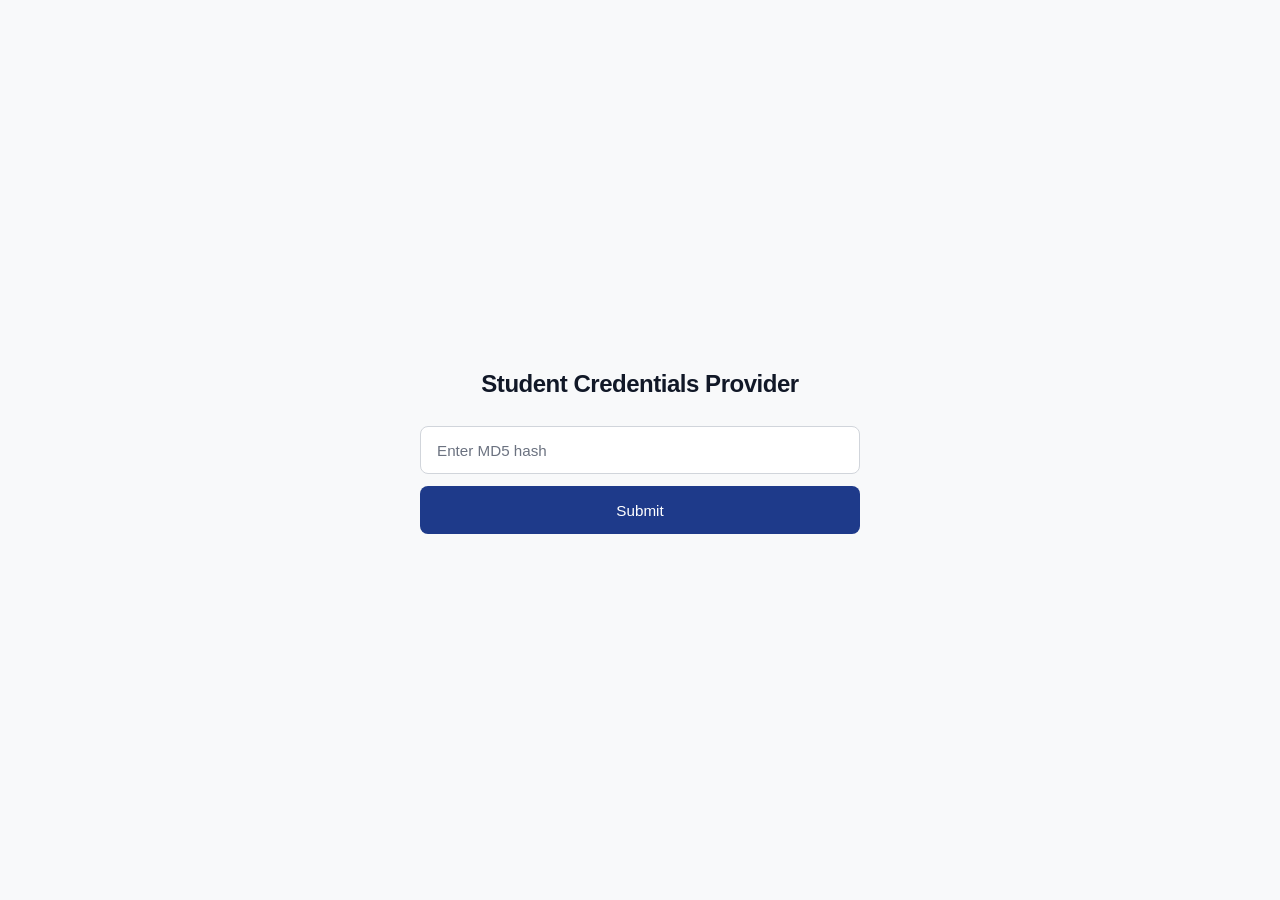
==== commit 2e503482: "Simplify to minimal single-purpose MD5 Student Credentials Provider interface" ====
--- a/templates/index.html
+++ b/templates/index.html
@@ -3,339 +3,39 @@
 <head>
   <meta charset="UTF-8">
   <meta name="viewport" content="width=device-width, initial-scale=1.0">
-  <title>Student Credentials Provider — Educational Verification Platform</title>
-  <meta name="description" content="Student Credentials Provider: Educational credential analysis and verification platform">
+  <title>Student Credentials Provider</title>
+  <meta name="description" content="Student Credentials Provider — MD5 Hash Lookup">
   <link rel="stylesheet" href="/static/css/style.css">
-  <link rel="icon" href="data:image/svg+xml,<svg xmlns='http://www.w3.org/2000/svg' viewBox='0 0 100 100'><text y='.9em' font-size='90'>🛡️</text></svg>">
 </head>
 <body>
+  <main class="container">
+    <h1 class="title">Student Credentials Provider</h1>
 
-  <!-- ========== STATUS ANNOUNCER (SR-ONLY) ========== -->
-  <div id="status-announcer" role="status" aria-live="polite" class="sr-only"></div>
+    <form id="lookupForm" class="lookup-form" novalidate>
+      <div class="field-group">
+        <label for="lookupInput" class="sr-only">Enter MD5 hash</label>
+        <input
+          type="text"
+          id="lookupInput"
+          name="lookupInput"
+          class="lookup-input"
+          placeholder="Enter MD5 hash"
+          autocomplete="off"
+          autocorrect="off"
+          autocapitalize="off"
+          spellcheck="false"
+          maxlength="64"
+          required
+        >
+      </div>
 
-  <!-- ========== NAVIGATION ========== -->
-  <header class="site-header" role="banner">
-    <nav class="navbar" aria-label="Primary navigation">
-      <div class="navbar-container">
-        <a href="/" class="navbar-brand" aria-label="SCP Home">
-          <span class="brand-icon" aria-hidden="true">&#x1F6E1;</span>
-          <span class="brand-text">SCP</span>
-        </a>
+      <button type="submit" id="submitBtn" class="submit-btn">
+        Submit
+      </button>
+    </form>
 
-        <button class="navbar-toggle" id="nav-toggle" aria-expanded="false" aria-controls="nav-menu" aria-label="Toggle navigation menu">
-          <span class="hamburger-line"></span>
-          <span class="hamburger-line"></span>
-          <span class="hamburger-line"></span>
-        </button>
-
-        <ul class="navbar-menu" id="nav-menu" role="menubar">
-          <li role="none"><a href="/" class="nav-link active" role="menuitem">Home</a></li>
-          <li role="none"><a href="/#student-lookup" class="nav-link" role="menuitem">Student Lookup</a></li>
-          <li role="none"><a href="/learn" class="nav-link" role="menuitem">Learn</a></li>
-          <li role="none"><a href="/documentation" class="nav-link" role="menuitem">Documentation</a></li>
-          <li role="none"><a href="/about" class="nav-link" role="menuitem">About</a></li>
-        </ul>
-      </div>
-    </nav>
-  </header>
-
-  <main id="main-content">
-
-    <!-- ========== HERO SECTION ========== -->
-    <section class="hero-section" id="hero" aria-labelledby="hero-heading">
-      <div class="container">
-        <div class="hero-content">
-          <h1 id="hero-heading" class="hero-title">Student Record Verification, Made <span class="text-accent">Understandable.</span></h1>
-          <p class="hero-subtitle">
-            Explore credential verification and digest analysis through a secure, educational lookup interface.
-            Understand how input formats, lookup databases, and API-driven verification work together.
-          </p>
-          <div class="hero-actions">
-            <a href="#student-lookup" class="btn btn-primary btn-lg">
-              <span aria-hidden="true">&#x1F50D;</span> Open Student Lookup
-            </a>
-            <a href="#process" class="btn btn-outline btn-lg">
-              Explore How It Works <span aria-hidden="true">&darr;</span>
-            </a>
-          </div>
-        </div>
-
-        <div class="hero-illustration" aria-hidden="true">
-          <div class="pipeline">
-            <div class="pipeline-node pipeline-node--input">
-              <div class="pipeline-node-icon">&#x1F4DD;</div>
-              <div class="pipeline-node-label">Lookup Input</div>
-            </div>
-            <div class="pipeline-arrow">
-              <svg width="60" height="24" viewBox="0 0 60 24" fill="none" aria-hidden="true">
-                <line x1="0" y1="12" x2="48" y2="12" stroke="var(--accent)" stroke-width="2" stroke-dasharray="4 3"/>
-                <polygon points="48,6 60,12 48,18" fill="var(--accent)"/>
-              </svg>
-            </div>
-            <div class="pipeline-node pipeline-node--api">
-              <div class="pipeline-node-icon">&#x1F310;</div>
-              <div class="pipeline-node-label">API Request</div>
-            </div>
-            <div class="pipeline-arrow">
-              <svg width="60" height="24" viewBox="0 0 60 24" fill="none" aria-hidden="true">
-                <line x1="0" y1="12" x2="48" y2="12" stroke="var(--accent)" stroke-width="2" stroke-dasharray="4 3"/>
-                <polygon points="48,6 60,12 48,18" fill="var(--accent)"/>
-              </svg>
-            </div>
-            <div class="pipeline-node pipeline-node--result">
-              <div class="pipeline-node-icon">&#x2705;</div>
-              <div class="pipeline-node-label">Lookup Result</div>
-            </div>
-          </div>
-        </div>
-      </div>
-    </section>
-
-    <!-- ========== FEATURES SECTION ========== -->
-    <section class="features-section" id="features" aria-labelledby="features-heading">
-      <div class="container">
-        <h2 id="features-heading" class="section-title">Core Capabilities</h2>
-        <p class="section-subtitle">A purpose-built toolkit for learning credential analysis and database lookups.</p>
-
-        <div class="features-grid">
-          <article class="feature-card">
-            <div class="feature-icon" aria-hidden="true">&#x1F50D;</div>
-            <h3 class="feature-title">Student Lookup</h3>
-            <p class="feature-desc">Submit an authorized test credential or digest and inspect the verification status.</p>
-          </article>
-
-          <article class="feature-card">
-            <div class="feature-icon" aria-hidden="true">&#x1F517;</div>
-            <h3 class="feature-title">API Integration</h3>
-            <p class="feature-desc">Learn how a backend securely communicates with an external lookup provider.</p>
-          </article>
-
-          <article class="feature-card">
-            <div class="feature-icon" aria-hidden="true">&#x1F9EC;</div>
-            <h3 class="feature-title">Algorithm Awareness</h3>
-            <p class="feature-desc">Understand digest representations, formatting rules, and cryptographic boundaries.</p>
-          </article>
-
-          <article class="feature-card">
-            <div class="feature-icon" aria-hidden="true">&#x1F4DA;</div>
-            <h3 class="feature-title">Educational Insights</h3>
-            <p class="feature-desc">Explore the differences between hashing, encoding, and encryption.</p>
-          </article>
-        </div>
-      </div>
-    </section>
-
-    <!-- ========== PROCESS SECTION ========== -->
-    <section class="process-section" id="process" aria-labelledby="process-heading">
-      <div class="container">
-        <h2 id="process-heading" class="section-title">How It Works</h2>
-        <p class="section-subtitle">A clear, four-step verification pipeline from input to insight.</p>
-
-        <ol class="process-timeline" aria-label="Lookup process steps">
-          <li class="process-step">
-            <div class="step-number" aria-hidden="true">01</div>
-            <h3 class="step-title">Submit</h3>
-            <p class="step-desc">Enter an authorized test value into the Student Lookup interface.</p>
-          </li>
-          <li class="process-step">
-            <div class="step-number" aria-hidden="true">02</div>
-            <h3 class="step-title">Validate</h3>
-            <p class="step-desc">The backend checks the input format and request parameters.</p>
-          </li>
-          <li class="process-step">
-            <div class="step-number" aria-hidden="true">03</div>
-            <h3 class="step-title">Query</h3>
-            <p class="step-desc">The server submits a secure request to the configured lookup provider.</p>
-          </li>
-          <li class="process-step">
-            <div class="step-number" aria-hidden="true">04</div>
-            <h3 class="step-title">Interpret</h3>
-            <p class="step-desc">The application displays the lookup status and explains its verification meaning.</p>
-          </li>
-        </ol>
-      </div>
-    </section>
-
-    <!-- ========== STUDENT LOOKUP SECTION ========== -->
-    <section class="lab-section" id="student-lookup" aria-labelledby="lab-heading">
-      <span id="hash-lab" style="display:none;" aria-hidden="true"></span>
-      <div class="container">
-        <div class="lab-layout">
-
-          <!-- LEFT PANEL — INPUT -->
-          <div class="lab-input-panel">
-            <h2 id="lab-heading" class="lab-panel-title">
-              <span class="lab-icon" aria-hidden="true">&#x1F9EA;</span> Student Lookup
-            </h2>
-            <p class="lab-description">Enter an authorized test value below to perform an educational lookup.</p>
-
-            <div id="demo-mode-banner" class="demo-banner" role="status">
-              <span aria-hidden="true">&#x1F52C;</span>
-              <strong>Demo Mode</strong> — Using synthetic student test records. No external API calls.
-            </div>
-
-            <form id="student-lookup-form" onsubmit="return false;" novalidate>
-              <div class="input-group">
-                <label for="lookup-input" class="input-label">Enter Lookup Value</label>
-                <textarea
-                  id="lookup-input"
-                  class="hash-textarea lookup-textarea"
-                  placeholder="Enter lookup value (e.g., 5d41402abc4b2a76b9719d911017c592)"
-                  rows="3"
-                  spellcheck="false"
-                  autocomplete="off"
-                  aria-label="Enter Lookup Value"
-                  aria-describedby="char-count lookup-format-info validation-message"
-                ></textarea>
-                <div class="input-meta">
-                  <span id="char-count" class="char-count">0 characters</span>
-                </div>
-              </div>
-
-              <div class="input-group">
-                <label for="algorithm-select" class="input-label">Algorithm</label>
-                <select id="algorithm-select" class="algo-select" aria-label="Algorithm selector">
-                  <option value="md5" selected>MD5</option>
-                  <option value="sha1">SHA-1</option>
-                  <option value="sha256">SHA-256</option>
-                  <option value="sha384">SHA-384</option>
-                  <option value="sha512">SHA-512</option>
-                  <option value="ntlm">NTLM</option>
-                </select>
-                <div id="lookup-format-info" class="format-info" aria-live="polite">
-                  Expected length: <strong>32</strong> hexadecimal characters
-                </div>
-              </div>
-
-              <div class="btn-row">
-                <button id="clear-btn" class="btn btn-secondary" type="button" aria-label="Clear input">
-                  ✕ Clear
-                </button>
-                <button id="submit-btn" class="btn btn-primary" type="button" aria-label="Search">
-                  <span aria-hidden="true">&#x1F50D;</span> Search
-                </button>
-              </div>
-            </form>
-
-            <div id="validation-message" class="validation-msg" role="alert" hidden></div>
-
-            <div id="loading-indicator" class="loading-indicator" hidden>
-              <div class="spinner" aria-hidden="true"></div>
-              <span>Processing lookup request&hellip;</span>
-            </div>
-          </div>
-
-          <!-- RIGHT PANEL — RESULTS -->
-          <div class="lab-result-panel" id="lookup-result-panel">
-            <h2 class="lab-panel-title">Lookup Results</h2>
-
-            <div id="result-container" class="result-container">
-              <!-- IDLE STATE -->
-              <div id="result-idle" class="result-idle">
-                <div class="idle-icon" aria-hidden="true">&#x1F50E;</div>
-                <p class="idle-text">Submit a value to begin lookup.</p>
-              </div>
-
-              <!-- RESULT CARD -->
-              <div id="lookup-result" class="result-card" hidden>
-                <div class="result-header">
-                  <span id="result-status-badge" class="status-badge"></span>
-                  <span id="result-mode" class="mode-indicator"></span>
-                </div>
-
-                <dl class="result-details">
-                  <div class="detail-row">
-                    <dt>Algorithm</dt>
-                    <dd id="result-algorithm"></dd>
-                  </div>
-                  <div class="detail-row">
-                    <dt>Lookup Input</dt>
-                    <dd>
-                      <code id="result-lookup-input" class="hash-display"></code>
-                      <button class="copy-btn" id="copy-lookup-btn" aria-label="Copy input to clipboard" title="Copy">
-                        &#x1F4CB;
-                      </button>
-                    </dd>
-                  </div>
-                  <div class="detail-row">
-                    <dt>Verification Status</dt>
-                    <dd id="result-match"></dd>
-                  </div>
-                  <div class="detail-row" id="plaintext-row" hidden>
-                    <dt>Plaintext Record</dt>
-                    <dd id="result-plaintext" class="plaintext-display"></dd>
-                  </div>
-                  <div class="detail-row">
-                    <dt>Duration</dt>
-                    <dd id="result-duration"></dd>
-                  </div>
-                </dl>
-
-                <div id="result-explanation" class="result-explanation"></div>
-
-                <button id="retry-btn" class="btn btn-outline btn-sm" type="button" aria-label="Try another search">
-                  &#x21BB; Try Another
-                </button>
-              </div>
-            </div>
-          </div>
-
-        </div>
-      </div>
-    </section>
-
-    <!-- ========== RESPONSIBLE USE SECTION ========== -->
-    <section class="responsible-section" id="responsible-use" aria-labelledby="responsible-heading">
-      <div class="container">
-        <article class="info-card info-card--notice">
-          <div class="info-card-icon" aria-hidden="true">&#x2139;&#xFE0F;</div>
-          <div class="info-card-body">
-            <h2 id="responsible-heading" class="info-card-title">Responsible Use</h2>
-            <p>
-              This platform is designed exclusively for <strong>educational purposes</strong>. All student record lookups
-              performed in demo mode use synthetic test data that does not correspond to real institutional accounts or credentials.
-            </p>
-            <p>
-              No real student passwords, private records, or sensitive personal credentials are collected, stored, or transmitted.
-              The tool demonstrates how lookup databases and API-driven verification function in an ethical, controlled laboratory environment.
-            </p>
-            <p>
-              A matching lookup result reflects indexed database knowledge; it does not independently verify student identity, account ownership, or system authorization.
-            </p>
-          </div>
-        </article>
-      </div>
-    </section>
-
+    <div id="resultArea" class="result-area hidden" role="status" aria-live="polite"></div>
   </main>
-
-  <!-- ========== FOOTER ========== -->
-  <footer class="site-footer" role="contentinfo">
-    <div class="container">
-      <div class="footer-grid">
-        <div class="footer-brand">
-          <span class="brand-icon" aria-hidden="true">&#x1F6E1;</span>
-          <strong>Student Credentials Provider</strong>
-          <p class="footer-tagline">Educational verification &amp; cybersecurity platform</p>
-        </div>
-        <div class="footer-links">
-          <h3 class="footer-heading">Links</h3>
-          <ul>
-            <li><a href="/documentation">Documentation</a></li>
-            <li><a href="/about">About</a></li>
-            <li><a href="/learn">Learn</a></li>
-          </ul>
-        </div>
-        <div class="footer-privacy">
-          <h3 class="footer-heading">Privacy</h3>
-          <p>This application does not persist submitted lookup inputs or recovered records.</p>
-        </div>
-      </div>
-      <div class="footer-bottom">
-        <p>&copy; <span id="current-year"></span> Student Credentials Provider. Built for learning.</p>
-      </div>
-    </div>
-  </footer>
 
   <script src="/static/js/app.js"></script>
 </body>
--- a/static/css/style.css
+++ b/static/css/style.css
@@ -1,95 +1,7 @@
-/* ============================================
-   STUDENT CREDENTIALS PROVIDER (SCP)
-   Premium Cybersecurity Dashboard Stylesheet
-   ============================================ */
-
-/* --- Google Fonts Import --- */
-@import url('https://fonts.googleapis.com/css2?family=Inter:wght@300;400;500;600;700;800;900&family=JetBrains+Mono:wght@400;500;600;700&display=swap');
-
-/* ============================================
-   CSS Custom Properties
-   ============================================ */
-:root {
-  /* Colors – Midnight Navy Theme */
-  --bg-primary: #0a0e1a;
-  --bg-secondary: #111827;
-  --bg-tertiary: #1a2332;
-  --bg-card: #151d2e;
-  --bg-card-hover: #1a2540;
-  --bg-input: #0d1321;
-  --bg-nav: rgba(10, 14, 26, 0.95);
-
-  /* Accent Colors */
-  --accent-cyan: #00d4ff;
-  --accent-cyan-dim: rgba(0, 212, 255, 0.15);
-  --accent-cyan-glow: rgba(0, 212, 255, 0.3);
-  --accent-violet: #7c3aed;
-  --accent-violet-dim: rgba(124, 58, 237, 0.15);
-  --accent-violet-glow: rgba(124, 58, 237, 0.3);
-
-  /* Status Colors */
-  --success: #10b981;
-  --success-dim: rgba(16, 185, 129, 0.15);
-  --error: #ef4444;
-  --error-dim: rgba(239, 68, 68, 0.15);
-  --warning: #f59e0b;
-  --warning-dim: rgba(245, 158, 11, 0.15);
-  --info: #3b82f6;
-  --info-dim: rgba(59, 130, 246, 0.15);
-
-  /* Text */
-  --text-primary: #e8ecf4;
-  --text-secondary: #94a3b8;
-  --text-muted: #64748b;
-  --text-accent: var(--accent-cyan);
-
-  /* Borders */
-  --border-color: rgba(148, 163, 184, 0.1);
-  --border-glow: rgba(0, 212, 255, 0.2);
-
-  /* Spacing */
-  --space-xs: 0.25rem;
-  --space-sm: 0.5rem;
-  --space-md: 1rem;
-  --space-lg: 1.5rem;
-  --space-xl: 2rem;
-  --space-2xl: 3rem;
-  --space-3xl: 4rem;
-  --space-4xl: 6rem;
-
-  /* Typography */
-  --font-sans: 'Inter', -apple-system, BlinkMacSystemFont, 'Segoe UI', Roboto, sans-serif;
-  --font-mono: 'JetBrains Mono', 'Fira Code', 'Cascadia Code', 'Consolas', monospace;
-  --font-size-xs: 0.75rem;
-  --font-size-sm: 0.875rem;
-  --font-size-base: 1rem;
-  --font-size-lg: 1.125rem;
-  --font-size-xl: 1.25rem;
-  --font-size-2xl: 1.5rem;
-  --font-size-3xl: 2rem;
-  --font-size-4xl: 2.5rem;
-  --font-size-hero: 3.5rem;
-
-  /* Effects */
-  --radius-sm: 6px;
-  --radius-md: 10px;
-  --radius-lg: 16px;
-  --radius-xl: 24px;
-  --shadow-sm: 0 1px 3px rgba(0, 0, 0, 0.3);
-  --shadow-md: 0 4px 12px rgba(0, 0, 0, 0.4);
-  --shadow-lg: 0 8px 30px rgba(0, 0, 0, 0.5);
-  --shadow-glow: 0 0 20px rgba(0, 212, 255, 0.15);
-  --shadow-glow-strong: 0 0 40px rgba(0, 212, 255, 0.25);
-
-  /* Animation */
-  --transition-fast: 150ms ease;
-  --transition-base: 250ms ease;
-  --transition-slow: 400ms ease;
-}
-
-/* ============================================
-   Reset & Base
-   ============================================ */
+/* ==========================================================================
+   Student Credentials Provider — Minimal SaaS Theme
+   ========================================================================== */
+
 *,
 *::before,
 *::after {
@@ -98,86 +10,178 @@
   padding: 0;
 }
 
-html {
-  scroll-behavior: smooth;
-  -webkit-text-size-adjust: 100%;
-  -moz-text-size-adjust: 100%;
-  text-size-adjust: 100%;
-}
-
+:root {
+  --bg-page: #f8f9fa;
+  --text-main: #111827;
+  --text-muted: #6b7280;
+  
+  --input-bg: #ffffff;
+  --input-border: #d1d5db;
+  --input-border-hover: #9ca3af;
+  --input-border-focus: #2563eb;
+  --input-ring: rgba(37, 99, 235, 0.15);
+  
+  --btn-bg: #1e3a8a;
+  --btn-hover: #1d4ed8;
+  --btn-active: #172554;
+  --btn-disabled: #93c5fd;
+  --btn-text: #ffffff;
+  
+  --success-bg: #f0fdf4;
+  --success-border: #bbf7d0;
+  --success-text: #166534;
+  
+  --error-bg: #fef2f2;
+  --error-border: #fecaca;
+  --error-text: #991b1b;
+  
+  --neutral-bg: #f3f4f6;
+  --neutral-border: #e5e7eb;
+  --neutral-text: #374151;
+
+  --font-stack: -apple-system, BlinkMacSystemFont, "Segoe UI", Roboto, "Helvetica Neue", Arial, sans-serif;
+  --radius: 8px;
+  --transition: 0.15s ease;
+}
+
+html,
 body {
-  background-color: var(--bg-primary);
-  font-family: var(--font-sans);
-  color: var(--text-primary);
-  line-height: 1.6;
-  margin: 0;
+  height: 100%;
+}
+
+body {
+  background-color: var(--bg-page);
+  color: var(--text-main);
+  font-family: var(--font-stack);
   min-height: 100vh;
+  min-height: 100dvh;
+  display: flex;
+  align-items: center;
+  justify-content: center;
+  padding: 24px 16px;
+  line-height: 1.5;
   -webkit-font-smoothing: antialiased;
   -moz-osx-font-smoothing: grayscale;
-  overflow-x: hidden;
-}
-
-img,
-picture,
-video,
-canvas,
-svg {
-  display: block;
-  max-width: 100%;
-}
-
-input,
-button,
-textarea,
-select {
-  font: inherit;
-  color: inherit;
-}
-
-a {
-  color: var(--text-accent);
-  text-decoration: none;
-  transition: color var(--transition-fast);
-}
-
-a:hover {
-  color: #33ddff;
-}
-
-h1, h2, h3, h4, h5, h6 {
-  line-height: 1.2;
-  font-weight: 700;
-  color: var(--text-primary);
-}
-
-h1 { font-size: var(--font-size-4xl); margin-bottom: var(--space-lg); }
-h2 { font-size: var(--font-size-3xl); margin-bottom: var(--space-md); }
-h3 { font-size: var(--font-size-2xl); margin-bottom: var(--space-md); }
-h4 { font-size: var(--font-size-xl); margin-bottom: var(--space-sm); }
-
-p {
-  margin-bottom: var(--space-md);
-  color: var(--text-secondary);
-}
-
-ul, ol {
-  padding-left: var(--space-xl);
-  margin-bottom: var(--space-md);
-}
-
-li {
-  margin-bottom: var(--space-xs);
-  color: var(--text-secondary);
-}
-
-::selection {
-  background: var(--accent-cyan-dim);
-  color: var(--accent-cyan);
-}
-
-/* ============================================
-   Utility Classes
-   ============================================ */
+}
+
+.container {
+  width: 100%;
+  max-width: 440px;
+  margin: auto;
+  text-align: center;
+}
+
+.title {
+  font-size: 1.5rem;
+  font-weight: 600;
+  letter-spacing: -0.02em;
+  color: var(--text-main);
+  margin-bottom: 24px;
+}
+
+.lookup-form {
+  display: flex;
+  flex-direction: column;
+  gap: 12px;
+  width: 100%;
+}
+
+.field-group {
+  width: 100%;
+}
+
+.lookup-input {
+  width: 100%;
+  height: 48px;
+  padding: 0 16px;
+  font-family: inherit;
+  font-size: 0.95rem;
+  background-color: var(--input-bg);
+  border: 1px solid var(--input-border);
+  border-radius: var(--radius);
+  color: var(--text-main);
+  outline: none;
+  transition: border-color var(--transition), box-shadow var(--transition);
+}
+
+.lookup-input::placeholder {
+  color: var(--text-muted);
+}
+
+.lookup-input:hover {
+  border-color: var(--input-border-hover);
+}
+
+.lookup-input:focus {
+  border-color: var(--input-border-focus);
+  box-shadow: 0 0 0 3px var(--input-ring);
+}
+
+.submit-btn {
+  width: 100%;
+  height: 48px;
+  padding: 0 20px;
+  font-family: inherit;
+  font-size: 0.95rem;
+  font-weight: 500;
+  color: var(--btn-text);
+  background-color: var(--btn-bg);
+  border: none;
+  border-radius: var(--radius);
+  cursor: pointer;
+  transition: background-color var(--transition), box-shadow var(--transition);
+}
+
+.submit-btn:hover:not(:disabled) {
+  background-color: var(--btn-hover);
+}
+
+.submit-btn:active:not(:disabled) {
+  background-color: var(--btn-active);
+}
+
+.submit-btn:focus-visible {
+  outline: 2px solid var(--btn-hover);
+  outline-offset: 2px;
+}
+
+.submit-btn:disabled {
+  background-color: var(--btn-disabled);
+  cursor: not-allowed;
+}
+
+.result-area {
+  margin-top: 16px;
+  padding: 14px 16px;
+  border-radius: var(--radius);
+  font-size: 0.925rem;
+  text-align: center;
+  word-break: break-word;
+  transition: opacity var(--transition);
+}
+
+.result-area.hidden {
+  display: none;
+}
+
+.result-area.result-success {
+  background-color: var(--success-bg);
+  border: 1px solid var(--success-border);
+  color: var(--success-text);
+}
+
+.result-area.result-error {
+  background-color: var(--error-bg);
+  border: 1px solid var(--error-border);
+  color: var(--error-text);
+}
+
+.result-area.result-not-found {
+  background-color: var(--neutral-bg);
+  border: 1px solid var(--neutral-border);
+  color: var(--neutral-text);
+}
+
 .sr-only {
   position: absolute;
   width: 1px;
@@ -190,2172 +194,10 @@
   border: 0;
 }
 
-.container {
-  max-width: 1200px;
-  margin-left: auto;
-  margin-right: auto;
-  padding-left: var(--space-xl);
-  padding-right: var(--space-xl);
-  width: 100%;
-}
-
-.text-center { text-align: center; }
-.text-accent { color: var(--text-accent); }
-.text-muted  { color: var(--text-muted); }
-
-.mt-1 { margin-top: var(--space-sm); }
-.mt-2 { margin-top: var(--space-md); }
-.mt-3 { margin-top: var(--space-lg); }
-.mt-4 { margin-top: var(--space-xl); }
-
-.mb-1 { margin-bottom: var(--space-sm); }
-.mb-2 { margin-bottom: var(--space-md); }
-.mb-3 { margin-bottom: var(--space-lg); }
-.mb-4 { margin-bottom: var(--space-xl); }
-
-.hidden { display: none !important; }
-
-/* ============================================
-   Navigation
-   ============================================ */
-.navbar {
-  position: sticky;
-  top: 0;
-  z-index: 1000;
-  background: var(--bg-nav);
-  backdrop-filter: blur(16px);
-  -webkit-backdrop-filter: blur(16px);
-  border-bottom: 1px solid var(--border-color);
-  padding: 0 var(--space-xl);
-  transition: box-shadow var(--transition-base);
-}
-
-.navbar.scrolled {
-  box-shadow: var(--shadow-md), 0 1px 0 var(--border-glow);
-}
-
-.navbar .container {
-  display: flex;
-  align-items: center;
-  justify-content: space-between;
-  height: 64px;
-}
-
-.nav-brand {
-  display: flex;
-  align-items: center;
-  gap: var(--space-sm);
-  text-decoration: none;
-  font-weight: 800;
-  font-size: var(--font-size-xl);
-}
-
-.nav-brand .brand-icon {
-  font-size: 1.6rem;
-  filter: drop-shadow(0 0 6px var(--accent-cyan-glow));
-}
-
-.nav-brand .brand-text {
-  background: linear-gradient(135deg, var(--accent-cyan) 0%, var(--accent-violet) 100%);
-  -webkit-background-clip: text;
-  background-clip: text;
-  -webkit-text-fill-color: transparent;
-  letter-spacing: -0.02em;
-}
-
-.nav-links {
-  display: flex;
-  align-items: center;
-  gap: var(--space-xs);
-  list-style: none;
-  padding: 0;
-  margin: 0;
-}
-
-.nav-links li a {
-  position: relative;
-  display: inline-block;
-  padding: var(--space-sm) var(--space-md);
-  font-size: var(--font-size-sm);
-  font-weight: 500;
-  color: var(--text-secondary);
-  text-decoration: none;
-  border-radius: var(--radius-sm);
-  transition: color var(--transition-fast), background var(--transition-fast);
-}
-
-.nav-links li a::after {
-  content: '';
-  position: absolute;
-  bottom: 2px;
-  left: var(--space-md);
-  right: var(--space-md);
-  height: 2px;
-  background: var(--accent-cyan);
-  border-radius: 1px;
-  transform: scaleX(0);
-  transform-origin: left center;
-  transition: transform var(--transition-base);
-}
-
-.nav-links li a:hover {
-  color: var(--text-primary);
-  background: rgba(255, 255, 255, 0.03);
-}
-
-.nav-links li a:hover::after {
-  transform: scaleX(1);
-}
-
-.nav-links li a.active {
-  color: var(--accent-cyan);
-  background: var(--accent-cyan-dim);
-}
-
-.nav-links li a.active::after {
-  transform: scaleX(1);
-  background: var(--accent-cyan);
-}
-
-/* Hamburger Menu */
-.nav-toggle {
-  display: none;
-  flex-direction: column;
-  justify-content: center;
-  gap: 5px;
-  width: 32px;
-  height: 32px;
-  background: none;
-  border: none;
-  cursor: pointer;
-  padding: 4px;
-  z-index: 1001;
-}
-
-.nav-toggle span {
-  display: block;
-  width: 24px;
-  height: 2px;
-  background: var(--text-secondary);
-  border-radius: 2px;
-  transition: transform var(--transition-base), opacity var(--transition-fast);
-}
-
-.nav-toggle.active span:nth-child(1) {
-  transform: translateY(7px) rotate(45deg);
-}
-
-.nav-toggle.active span:nth-child(2) {
-  opacity: 0;
-}
-
-.nav-toggle.active span:nth-child(3) {
-  transform: translateY(-7px) rotate(-45deg);
-}
-
-/* Mobile nav overlay */
-.nav-overlay {
-  display: none;
-  position: fixed;
-  inset: 0;
-  background: rgba(0, 0, 0, 0.6);
-  z-index: 998;
-}
-
-.nav-overlay.active {
-  display: block;
-}
-
-/* ============================================
-   Hero Section
-   ============================================ */
-.hero {
-  min-height: calc(100vh - 64px);
-  display: flex;
-  align-items: center;
-  justify-content: center;
-  text-align: center;
-  padding: var(--space-3xl) var(--space-xl);
-  position: relative;
-  overflow: hidden;
-}
-
-/* Subtle grid background */
-.hero::before {
-  content: '';
-  position: absolute;
-  inset: 0;
-  background-image:
-    radial-gradient(ellipse 80% 60% at 50% 0%, var(--accent-cyan-dim) 0%, transparent 60%),
-    linear-gradient(rgba(148, 163, 184, 0.03) 1px, transparent 1px),
-    linear-gradient(90deg, rgba(148, 163, 184, 0.03) 1px, transparent 1px);
-  background-size: 100% 100%, 40px 40px, 40px 40px;
-  pointer-events: none;
-}
-
-.hero-content {
-  position: relative;
-  z-index: 1;
-  max-width: 800px;
-}
-
-.hero-badge {
-  display: inline-flex;
-  align-items: center;
-  gap: var(--space-sm);
-  background: var(--accent-cyan-dim);
-  border: 1px solid var(--accent-cyan-glow);
-  color: var(--accent-cyan);
-  font-size: var(--font-size-sm);
-  font-weight: 600;
-  padding: var(--space-xs) var(--space-md);
-  border-radius: 999px;
-  margin-bottom: var(--space-xl);
-  letter-spacing: 0.04em;
-  text-transform: uppercase;
-}
-
-.hero-title {
-  font-size: var(--font-size-hero);
-  font-weight: 900;
-  line-height: 1.08;
-  margin-bottom: var(--space-lg);
-  letter-spacing: -0.03em;
-}
-
-.hero-title .gradient-text {
-  background: linear-gradient(135deg, var(--accent-cyan) 0%, #a78bfa 50%, var(--accent-violet) 100%);
-  -webkit-background-clip: text;
-  background-clip: text;
-  -webkit-text-fill-color: transparent;
-}
-
-.hero-subtitle {
-  font-size: var(--font-size-lg);
-  color: var(--text-secondary);
-  max-width: 600px;
-  margin-left: auto;
-  margin-right: auto;
-  margin-bottom: var(--space-2xl);
-  line-height: 1.7;
-}
-
-.hero-buttons {
-  display: flex;
-  align-items: center;
-  justify-content: center;
-  gap: var(--space-md);
-  flex-wrap: wrap;
-  margin-bottom: var(--space-3xl);
-}
-
-/* Buttons – shared */
-.btn {
-  display: inline-flex;
-  align-items: center;
-  justify-content: center;
-  gap: var(--space-sm);
-  font-weight: 600;
-  font-size: var(--font-size-sm);
-  padding: 0.75rem 1.75rem;
-  border-radius: var(--radius-md);
-  border: 1px solid transparent;
-  cursor: pointer;
-  text-decoration: none;
-  transition:
-    background var(--transition-fast),
-    box-shadow var(--transition-fast),
-    transform var(--transition-fast),
-    border-color var(--transition-fast);
-  white-space: nowrap;
-}
-
-.btn:active {
-  transform: scale(0.97);
-}
-
-.btn-primary {
-  background: linear-gradient(135deg, var(--accent-cyan) 0%, #0ab4d9 100%);
-  color: #0a0e1a;
-  border-color: var(--accent-cyan);
-  box-shadow: 0 0 16px var(--accent-cyan-dim);
-}
-
-.btn-primary:hover {
-  background: linear-gradient(135deg, #33ddff 0%, var(--accent-cyan) 100%);
-  box-shadow: var(--shadow-glow-strong);
-  color: #0a0e1a;
-}
-
-.btn-primary:disabled,
-.btn-primary[disabled] {
-  opacity: 0.45;
-  cursor: not-allowed;
-  pointer-events: none;
-}
-
-.btn-secondary {
-  background: transparent;
-  color: var(--text-secondary);
-  border-color: var(--border-color);
-}
-
-.btn-secondary:hover {
-  border-color: var(--accent-cyan-glow);
-  color: var(--text-primary);
-  background: rgba(255, 255, 255, 0.03);
-}
-
-.btn-outline {
-  background: transparent;
-  color: var(--text-muted);
-  border-color: var(--border-color);
-}
-
-.btn-outline:hover {
-  border-color: var(--text-muted);
-  color: var(--text-primary);
-}
-
-.btn-sm {
-  font-size: var(--font-size-xs);
-  padding: 0.45rem 1rem;
-}
-
-.btn-lg {
-  font-size: var(--font-size-base);
-  padding: 0.9rem 2.2rem;
-}
-
-/* Pipeline Illustration */
-.pipeline {
-  display: flex;
-  align-items: center;
-  justify-content: center;
-  gap: 0;
-  margin-top: var(--space-xl);
-  flex-wrap: wrap;
-}
-
-.pipeline-step {
-  display: flex;
-  flex-direction: column;
-  align-items: center;
-  gap: var(--space-sm);
-  background: var(--bg-card);
-  border: 1px solid var(--border-color);
-  border-radius: var(--radius-md);
-  padding: var(--space-lg) var(--space-xl);
-  position: relative;
-  animation: pulse-glow 3s ease-in-out infinite;
-  min-width: 160px;
-}
-
-.pipeline-step:nth-child(2) {
-  animation-delay: 0.5s;
-}
-
-.pipeline-step:nth-child(3) {
-  animation-delay: 1s;
-}
-
-.pipeline-step .step-icon {
-  font-size: 1.5rem;
-  margin-bottom: var(--space-xs);
-}
-
-.pipeline-step .step-label {
-  font-family: var(--font-mono);
-  font-size: var(--font-size-xs);
-  font-weight: 600;
-  color: var(--accent-cyan);
-  text-transform: uppercase;
-  letter-spacing: 0.08em;
-}
-
-.pipeline-arrow {
-  font-size: var(--font-size-xl);
-  color: var(--text-muted);
-  padding: 0 var(--space-md);
-  display: flex;
-  align-items: center;
-}
-
-.pipeline-arrow::after {
-  content: '→';
-  font-family: var(--font-mono);
-  font-size: 1.4rem;
-  color: var(--accent-cyan);
-  opacity: 0.6;
-}
-
-/* ============================================
-   Section Shared Styles
-   ============================================ */
-.section {
-  padding: var(--space-4xl) 0;
-}
-
-.section-alt {
-  background: var(--bg-secondary);
-}
-
-.section-header {
-  text-align: center;
-  max-width: 700px;
-  margin: 0 auto var(--space-3xl);
-}
-
-.section-header h2 {
-  font-size: var(--font-size-3xl);
-  font-weight: 800;
-  margin-bottom: var(--space-md);
-}
-
-.section-header p {
-  font-size: var(--font-size-lg);
-  color: var(--text-secondary);
-}
-
-/* ============================================
-   Feature Cards Section
-   ============================================ */
-.features-grid {
-  display: grid;
-  grid-template-columns: repeat(4, 1fr);
-  gap: var(--space-lg);
-}
-
-.feature-card {
-  background: var(--bg-card);
-  border: 1px solid var(--border-color);
-  border-radius: var(--radius-lg);
-  padding: var(--space-xl);
-  transition:
-    transform var(--transition-base),
-    border-color var(--transition-base),
-    box-shadow var(--transition-base),
-    background var(--transition-base);
-}
-
-.feature-card:hover {
-  transform: translateY(-4px);
-  border-color: var(--border-glow);
-  box-shadow: var(--shadow-glow);
-  background: var(--bg-card-hover);
-}
-
-.feature-card .card-icon {
-  font-size: 2.2rem;
-  margin-bottom: var(--space-md);
-  display: block;
-  width: 56px;
-  height: 56px;
-  display: flex;
-  align-items: center;
-  justify-content: center;
-  background: var(--accent-cyan-dim);
-  border-radius: var(--radius-md);
-}
-
-.feature-card h3 {
-  font-size: var(--font-size-lg);
-  font-weight: 700;
-  color: var(--text-primary);
-  margin-bottom: var(--space-sm);
-}
-
-.feature-card p {
-  font-size: var(--font-size-sm);
-  color: var(--text-muted);
-  line-height: 1.6;
-  margin-bottom: 0;
-}
-
-/* ============================================
-   Process / How-It-Works Section
-   ============================================ */
-.process-timeline {
-  display: flex;
-  align-items: flex-start;
-  justify-content: space-between;
-  position: relative;
-  gap: var(--space-lg);
-}
-
-/* Connecting line */
-.process-timeline::before {
-  content: '';
-  position: absolute;
-  top: 32px;
-  left: 32px;
-  right: 32px;
-  height: 2px;
-  background: linear-gradient(90deg, var(--accent-cyan-dim) 0%, var(--accent-violet-dim) 100%);
-  z-index: 0;
-}
-
-.process-step {
-  flex: 1;
-  text-align: center;
-  position: relative;
-  z-index: 1;
-}
-
-.step-number {
-  width: 64px;
-  height: 64px;
-  border-radius: 50%;
-  background: linear-gradient(135deg, var(--accent-cyan) 0%, var(--accent-violet) 100%);
-  color: #fff;
-  font-weight: 800;
-  font-size: var(--font-size-xl);
-  display: flex;
-  align-items: center;
-  justify-content: center;
-  margin: 0 auto var(--space-lg);
-  box-shadow: 0 0 24px var(--accent-cyan-dim);
-}
-
-.process-step h3 {
-  font-size: var(--font-size-base);
-  font-weight: 700;
-  margin-bottom: var(--space-sm);
-  color: var(--text-primary);
-}
-
-.process-step p {
-  font-size: var(--font-size-sm);
-  color: var(--text-muted);
-  max-width: 220px;
-  margin: 0 auto;
-}
-
-/* ============================================
-   Student Lookup Section
-   ============================================ */
-.student-lookup,
-.lab-section,
-.hash-lab {
-  padding: var(--space-4xl) 0;
-  background:
-    radial-gradient(ellipse 60% 40% at 80% 50%, var(--accent-violet-dim) 0%, transparent 70%),
-    var(--bg-primary);
-}
-
-.lab-grid {
-  display: grid;
-  grid-template-columns: 1.2fr 1fr;
-  gap: var(--space-xl);
-  align-items: start;
-}
-
-/* Lab Input Panel */
-.lab-panel {
-  background: var(--bg-card);
-  border: 1px solid var(--border-color);
-  border-radius: var(--radius-lg);
-  padding: var(--space-xl);
-  position: relative;
-}
-
-.lab-input-panel {
-  border-top: 3px solid var(--accent-cyan);
-}
-
-.lab-result-panel {
-  border-top: 3px solid var(--accent-violet);
-}
-
-.lab-panel-header {
-  display: flex;
-  align-items: center;
-  gap: var(--space-sm);
-  margin-bottom: var(--space-lg);
-}
-
-.lab-panel-header h3 {
-  font-size: var(--font-size-lg);
-  font-weight: 700;
-  margin-bottom: 0;
-}
-
-.lab-panel-header .panel-icon {
-  font-size: 1.3rem;
-}
-
-/* Demo mode banner */
-.demo-banner {
-  background: var(--info-dim);
-  border: 1px solid rgba(59, 130, 246, 0.3);
-  border-radius: var(--radius-sm);
-  padding: var(--space-sm) var(--space-md);
-  margin-bottom: var(--space-lg);
-  display: flex;
-  align-items: center;
-  gap: var(--space-sm);
-}
-
-.demo-banner .demo-icon {
-  font-size: var(--font-size-base);
-}
-
-.demo-banner p {
-  font-size: var(--font-size-xs);
-  color: var(--info);
-  margin-bottom: 0;
-  line-height: 1.5;
-}
-
-/* Form elements */
-.form-group {
-  margin-bottom: var(--space-lg);
-}
-
-.form-label {
-  display: block;
-  font-size: var(--font-size-sm);
-  font-weight: 600;
-  color: var(--text-secondary);
-  margin-bottom: var(--space-sm);
-}
-
-.form-textarea {
-  width: 100%;
-  min-height: 120px;
-  background: var(--bg-input);
-  border: 1px solid var(--border-color);
-  border-radius: var(--radius-md);
-  padding: var(--space-md);
-  font-family: var(--font-mono);
-  font-size: var(--font-size-sm);
-  color: var(--text-primary);
-  resize: vertical;
-  transition: border-color var(--transition-fast), box-shadow var(--transition-fast);
-  outline: none;
-  line-height: 1.6;
-}
-
-.form-textarea:focus {
-  border-color: var(--accent-cyan);
-  box-shadow: 0 0 0 3px var(--accent-cyan-dim), var(--shadow-glow);
-}
-
-.form-textarea::placeholder {
-  color: var(--text-muted);
-  font-family: var(--font-mono);
-}
-
-.char-count {
-  text-align: right;
-  font-size: var(--font-size-xs);
-  color: var(--text-muted);
-  margin-top: var(--space-xs);
-}
-
-.form-select {
-  width: 100%;
-  appearance: none;
-  -webkit-appearance: none;
-  background: var(--bg-input) url("data:image/svg+xml,%3Csvg xmlns='http://www.w3.org/2000/svg' width='12' height='12' fill='%2394a3b8' viewBox='0 0 16 16'%3E%3Cpath d='M1.646 4.646a.5.5 0 0 1 .708 0L8 10.293l5.646-5.647a.5.5 0 0 1 .708.708l-6 6a.5.5 0 0 1-.708 0l-6-6a.5.5 0 0 1 0-.708z'/%3E%3C/svg%3E") no-repeat right 14px center;
-  border: 1px solid var(--border-color);
-  border-radius: var(--radius-md);
-  padding: 0.65rem var(--space-md);
-  padding-right: 2.5rem;
-  font-size: var(--font-size-sm);
-  color: var(--text-primary);
-  cursor: pointer;
-  outline: none;
-  transition: border-color var(--transition-fast), box-shadow var(--transition-fast);
-}
-
-.form-select:focus {
-  border-color: var(--accent-cyan);
-  box-shadow: 0 0 0 3px var(--accent-cyan-dim);
-}
-
-.lookup-format-info,
-.format-info,
-.hash-format-info {
-  font-size: var(--font-size-xs);
-  color: var(--text-muted);
-  font-family: var(--font-mono);
-  margin-top: var(--space-xs);
-}
-
-/* Button row */
-.btn-row {
-  display: flex;
-  gap: var(--space-md);
-  align-items: center;
-  margin-top: var(--space-lg);
-}
-
-/* Validation message */
-.validation-msg {
-  display: none;
-  background: var(--error-dim);
-  border: 1px solid rgba(239, 68, 68, 0.3);
-  border-radius: var(--radius-sm);
-  padding: var(--space-sm) var(--space-md);
-  margin-top: var(--space-md);
-  font-size: var(--font-size-sm);
-  color: var(--error);
-}
-
-.validation-msg.visible {
-  display: flex;
-  align-items: center;
-  gap: var(--space-sm);
-  animation: fadeIn 0.2s ease;
-}
-
-/* Loading indicator */
-.loading-indicator {
-  display: none;
-  flex-direction: column;
-  align-items: center;
-  justify-content: center;
-  gap: var(--space-md);
-  padding: var(--space-2xl);
-}
-
-.loading-indicator.visible {
-  display: flex;
-}
-
-.spinner {
-  width: 36px;
-  height: 36px;
-  border: 3px solid var(--border-color);
-  border-top-color: var(--accent-cyan);
-  border-radius: 50%;
-  animation: spin 0.8s linear infinite;
-}
-
-.loading-indicator p {
-  font-size: var(--font-size-sm);
-  color: var(--text-muted);
-  margin-bottom: 0;
-}
-
-/* Lab Result Panel */
-.result-idle {
-  display: flex;
-  flex-direction: column;
-  align-items: center;
-  justify-content: center;
-  min-height: 260px;
-  border: 2px dashed var(--border-color);
-  border-radius: var(--radius-md);
-  padding: var(--space-2xl);
-  text-align: center;
-}
-
-.result-idle .idle-icon {
-  font-size: 2.5rem;
-  margin-bottom: var(--space-md);
-  opacity: 0.4;
-}
-
-.result-idle p {
-  color: var(--text-muted);
-  font-size: var(--font-size-sm);
-  margin-bottom: 0;
-}
-
-.result-card {
-  display: none;
-  animation: fadeIn 0.35s ease;
-}
-
-.result-card.visible {
-  display: block;
-}
-
-/* Status badge */
-.status-badge {
-  display: inline-flex;
-  align-items: center;
-  gap: var(--space-xs);
-  padding: var(--space-xs) var(--space-md);
-  border-radius: 999px;
-  font-size: var(--font-size-xs);
-  font-weight: 700;
-  text-transform: uppercase;
-  letter-spacing: 0.06em;
-}
-
-.status-found {
-  background: var(--success-dim);
-  color: var(--success);
-  border: 1px solid rgba(16, 185, 129, 0.3);
-}
-
-.status-not-found {
-  background: var(--warning-dim);
-  color: var(--warning);
-  border: 1px solid rgba(245, 158, 11, 0.3);
-}
-
-.status-error {
-  background: var(--error-dim);
-  color: var(--error);
-  border: 1px solid rgba(239, 68, 68, 0.3);
-}
-
-/* Mode indicator */
-.mode-badge {
-  display: inline-flex;
-  align-items: center;
-  gap: var(--space-xs);
-  padding: 2px var(--space-sm);
-  border-radius: 999px;
-  font-size: var(--font-size-xs);
-  font-weight: 600;
-  text-transform: uppercase;
-  letter-spacing: 0.06em;
-  margin-left: var(--space-sm);
-}
-
-.mode-live {
-  background: var(--accent-cyan-dim);
-  color: var(--accent-cyan);
-  border: 1px solid var(--accent-cyan-glow);
-}
-
-.mode-demo {
-  background: var(--accent-violet-dim);
-  color: var(--accent-violet);
-  border: 1px solid var(--accent-violet-glow);
-}
-
-/* Result details */
-.result-meta {
-  display: flex;
-  align-items: center;
-  gap: var(--space-sm);
-  flex-wrap: wrap;
-  margin-bottom: var(--space-lg);
-}
-
-.algo-tag {
-  font-family: var(--font-mono);
-  font-size: var(--font-size-xs);
-  font-weight: 600;
-  background: var(--bg-tertiary);
-  padding: 2px var(--space-sm);
-  border-radius: var(--radius-sm);
-  color: var(--text-secondary);
-  border: 1px solid var(--border-color);
-}
-
-.result-lookup-display,
-.hash-display,
-.result-hash-display {
-  background: var(--bg-input);
-  border: 1px solid var(--border-color);
-  border-radius: var(--radius-md);
-  padding: var(--space-md);
-  font-family: var(--font-mono);
-  font-size: var(--font-size-sm);
-  color: var(--text-accent);
-  word-break: break-all;
-  overflow-x: auto;
-  position: relative;
-  margin-bottom: var(--space-lg);
-}
-
-.copy-btn {
-  position: absolute;
-  top: var(--space-sm);
-  right: var(--space-sm);
-  background: var(--bg-tertiary);
-  border: 1px solid var(--border-color);
-  border-radius: var(--radius-sm);
-  padding: 4px 8px;
-  font-size: var(--font-size-xs);
-  color: var(--text-muted);
-  cursor: pointer;
-  transition: color var(--transition-fast), border-color var(--transition-fast);
-}
-
-.copy-btn:hover {
-  color: var(--accent-cyan);
-  border-color: var(--accent-cyan-glow);
-}
-
-.result-match {
-  margin-bottom: var(--space-lg);
-}
-
-.result-match h4 {
-  font-size: var(--font-size-sm);
-  font-weight: 600;
-  color: var(--text-secondary);
-  margin-bottom: var(--space-sm);
-  text-transform: uppercase;
-  letter-spacing: 0.04em;
-}
-
-.plaintext-display {
-  background: var(--success-dim);
-  border: 1px solid rgba(16, 185, 129, 0.3);
-  border-radius: var(--radius-md);
-  padding: var(--space-md);
-  font-family: var(--font-mono);
-  font-size: var(--font-size-lg);
-  font-weight: 600;
-  color: var(--success);
-  text-align: center;
-}
-
-.result-duration {
-  font-size: var(--font-size-xs);
-  color: var(--text-muted);
-  margin-bottom: var(--space-md);
-}
-
-.result-explanation {
-  font-size: var(--font-size-sm);
-  color: var(--text-secondary);
-  line-height: 1.7;
-  margin-bottom: var(--space-lg);
-}
-
-.result-actions {
-  display: flex;
-  gap: var(--space-sm);
-}
-
-/* ============================================
-   Responsible Use Section
-   ============================================ */
-.responsible-card {
-  background: var(--info-dim);
-  border: 1px solid rgba(59, 130, 246, 0.25);
-  border-radius: var(--radius-lg);
-  padding: var(--space-xl) var(--space-2xl);
-  max-width: 800px;
-  margin: 0 auto;
-  display: flex;
-  align-items: flex-start;
-  gap: var(--space-lg);
-}
-
-.responsible-card .resp-icon {
-  font-size: 2rem;
-  flex-shrink: 0;
-}
-
-.responsible-card h3 {
-  font-size: var(--font-size-lg);
-  color: var(--info);
-  margin-bottom: var(--space-sm);
-}
-
-.responsible-card p {
-  color: var(--text-secondary);
-  font-size: var(--font-size-sm);
-  margin-bottom: 0;
-  line-height: 1.7;
-}
-
-/* ============================================
-   Footer
-   ============================================ */
-.site-footer {
-  background: var(--bg-secondary);
-  border-top: 1px solid var(--border-color);
-  padding: var(--space-3xl) 0 var(--space-xl);
-}
-
-.footer-grid {
-  display: grid;
-  grid-template-columns: 2fr 1fr 1fr;
-  gap: var(--space-2xl);
-  margin-bottom: var(--space-2xl);
-}
-
-.footer-brand .brand-text {
-  font-size: var(--font-size-lg);
-  font-weight: 800;
-  background: linear-gradient(135deg, var(--accent-cyan), var(--accent-violet));
-  -webkit-background-clip: text;
-  background-clip: text;
-  -webkit-text-fill-color: transparent;
-  margin-bottom: var(--space-sm);
-  display: inline-block;
-}
-
-.footer-brand p {
-  font-size: var(--font-size-sm);
-  color: var(--text-muted);
-  max-width: 320px;
-  line-height: 1.7;
-}
-
-.footer-col h4 {
-  font-size: var(--font-size-sm);
-  font-weight: 700;
-  text-transform: uppercase;
-  letter-spacing: 0.06em;
-  color: var(--text-secondary);
-  margin-bottom: var(--space-md);
-}
-
-.footer-col ul {
-  list-style: none;
-  padding: 0;
-  margin: 0;
-}
-
-.footer-col ul li {
-  margin-bottom: var(--space-sm);
-}
-
-.footer-col ul li a {
-  font-size: var(--font-size-sm);
-  color: var(--text-muted);
-  text-decoration: none;
-  transition: color var(--transition-fast);
-}
-
-.footer-col ul li a:hover {
-  color: var(--accent-cyan);
-}
-
-.footer-bottom {
-  border-top: 1px solid var(--border-color);
-  padding-top: var(--space-lg);
-  display: flex;
-  align-items: center;
-  justify-content: space-between;
-  flex-wrap: wrap;
-  gap: var(--space-md);
-}
-
-.footer-bottom .copyright {
-  font-size: var(--font-size-xs);
-  color: var(--text-muted);
-}
-
-.footer-bottom .privacy-note {
-  font-size: var(--font-size-xs);
-  color: var(--text-muted);
-  opacity: 0.7;
-}
-
-/* ============================================
-   Content Pages – Shared (About, Learn, Docs)
-   ============================================ */
-.page-header {
-  padding: var(--space-3xl) 0 var(--space-2xl);
-  text-align: center;
-  border-bottom: 1px solid var(--border-color);
-  margin-bottom: var(--space-2xl);
-  background:
-    radial-gradient(ellipse 70% 50% at 50% 100%, var(--accent-cyan-dim) 0%, transparent 60%);
-}
-
-.page-header h1 {
-  font-size: var(--font-size-4xl);
-  font-weight: 900;
-  margin-bottom: var(--space-sm);
-}
-
-.page-header h1 .gradient-text {
-  background: linear-gradient(135deg, var(--accent-cyan) 0%, var(--accent-violet) 100%);
-  -webkit-background-clip: text;
-  background-clip: text;
-  -webkit-text-fill-color: transparent;
-}
-
-.page-header .breadcrumb {
-  font-size: var(--font-size-sm);
-  color: var(--text-muted);
-}
-
-.page-header .breadcrumb a {
-  color: var(--text-muted);
-  text-decoration: none;
-}
-
-.page-header .breadcrumb a:hover {
-  color: var(--accent-cyan);
-}
-
-.page-header .breadcrumb .separator {
-  margin: 0 var(--space-sm);
-  opacity: 0.5;
-}
-
-.content-section {
-  background: var(--bg-card);
-  border: 1px solid var(--border-color);
-  border-radius: var(--radius-lg);
-  padding: var(--space-xl) var(--space-2xl);
-  margin-bottom: var(--space-xl);
-}
-
-.content-section h2 {
-  font-size: var(--font-size-2xl);
-  padding-bottom: var(--space-sm);
-  border-bottom: 1px solid var(--border-color);
-  margin-bottom: var(--space-lg);
-}
-
-.content-card {
-  background: var(--bg-tertiary);
-  border: 1px solid var(--border-color);
-  border-radius: var(--radius-md);
-  padding: var(--space-lg);
-  margin-bottom: var(--space-md);
-}
-
-/* Lists with custom bullets */
-.content-section ul {
-  list-style: none;
-  padding-left: var(--space-lg);
-}
-
-.content-section ul li {
-  position: relative;
-  padding-left: var(--space-lg);
-  margin-bottom: var(--space-sm);
-}
-
-.content-section ul li::before {
-  content: '›';
-  position: absolute;
-  left: 0;
-  color: var(--accent-cyan);
-  font-weight: 700;
-  font-size: var(--font-size-lg);
-  line-height: 1.5;
-}
-
-.content-section ol {
-  padding-left: var(--space-xl);
-}
-
-.content-section ol li {
-  margin-bottom: var(--space-sm);
-}
-
-.content-section ol li::marker {
-  color: var(--accent-cyan);
-  font-weight: 700;
-}
-
-/* Tables */
-.table-wrapper {
-  overflow-x: auto;
-  border-radius: var(--radius-md);
-  border: 1px solid var(--border-color);
-  margin-bottom: var(--space-lg);
-}
-
-.styled-table {
-  width: 100%;
-  border-collapse: collapse;
-  font-size: var(--font-size-sm);
-}
-
-.styled-table th {
-  background: var(--bg-tertiary);
-  border-bottom: 2px solid var(--accent-cyan-dim);
-  padding: var(--space-md) var(--space-lg);
-  text-align: left;
-  font-weight: 700;
-  color: var(--text-primary);
-  white-space: nowrap;
-}
-
-.styled-table td {
-  padding: var(--space-md) var(--space-lg);
-  border-bottom: 1px solid var(--border-color);
-  color: var(--text-secondary);
-}
-
-.styled-table tbody tr:last-child td {
-  border-bottom: none;
-}
-
-.styled-table tbody tr:hover {
-  background: rgba(255, 255, 255, 0.02);
-}
-
-.styled-table tbody tr:nth-child(even) {
-  background: rgba(255, 255, 255, 0.01);
-}
-
-.styled-table tbody tr:nth-child(even):hover {
-  background: rgba(255, 255, 255, 0.03);
-}
-
-/* Code blocks */
-.code-block {
-  background: var(--bg-input);
-  border: 1px solid var(--border-color);
-  border-radius: var(--radius-md);
-  padding: var(--space-lg);
-  overflow-x: auto;
-  margin-bottom: var(--space-lg);
-}
-
-.code-block code,
-.code-block pre {
-  font-family: var(--font-mono);
-  font-size: var(--font-size-sm);
-  color: var(--text-primary);
-  line-height: 1.7;
-  white-space: pre;
-}
-
-code {
-  font-family: var(--font-mono);
-  font-size: 0.9em;
-  background: var(--accent-cyan-dim);
-  color: var(--accent-cyan);
-  padding: 2px 6px;
-  border-radius: 4px;
-}
-
-pre {
-  overflow-x: auto;
-  border-radius: var(--radius-md);
-  margin-bottom: var(--space-lg);
-}
-
-pre code {
-  background: none;
-  padding: 0;
-  border-radius: 0;
-  color: var(--text-primary);
-}
-
-/* ============================================
-   Documentation Specific
-   ============================================ */
-.doc-layout {
-  display: grid;
-  grid-template-columns: 260px 1fr;
-  gap: var(--space-xl);
-  align-items: start;
-}
-
-.doc-sidebar {
-  position: sticky;
-  top: 84px;
-  background: var(--bg-card);
-  border: 1px solid var(--border-color);
-  border-radius: var(--radius-lg);
-  padding: var(--space-lg);
-  max-height: calc(100vh - 100px);
-  overflow-y: auto;
-}
-
-.doc-sidebar h4 {
-  font-size: var(--font-size-xs);
-  text-transform: uppercase;
-  letter-spacing: 0.08em;
-  color: var(--text-muted);
-  margin-bottom: var(--space-md);
-}
-
-.doc-toc {
-  list-style: none;
-  padding: 0;
-  margin: 0;
-}
-
-.doc-toc li {
-  margin-bottom: 2px;
-}
-
-.doc-toc li a {
-  display: block;
-  font-size: var(--font-size-sm);
-  color: var(--text-muted);
-  padding: var(--space-xs) var(--space-sm);
-  border-radius: var(--radius-sm);
-  text-decoration: none;
-  transition: color var(--transition-fast), background var(--transition-fast);
-  border-left: 2px solid transparent;
-}
-
-.doc-toc li a:hover {
-  color: var(--text-primary);
-  background: rgba(255, 255, 255, 0.03);
-}
-
-.doc-toc li a.active {
-  color: var(--accent-cyan);
-  background: var(--accent-cyan-dim);
-  border-left-color: var(--accent-cyan);
-}
-
-.doc-toc li.sub-item a {
-  padding-left: var(--space-xl);
-  font-size: var(--font-size-xs);
-}
-
-/* Architecture diagram */
-.architecture-diagram {
-  display: flex;
-  align-items: center;
-  justify-content: center;
-  gap: var(--space-md);
-  flex-wrap: wrap;
-  padding: var(--space-xl);
-  background: var(--bg-input);
-  border: 1px solid var(--border-color);
-  border-radius: var(--radius-md);
-  margin-bottom: var(--space-lg);
-}
-
-.arch-box {
-  background: var(--bg-card);
-  border: 1px solid var(--border-glow);
-  border-radius: var(--radius-md);
-  padding: var(--space-md) var(--space-lg);
-  text-align: center;
-  min-width: 140px;
-}
-
-.arch-box .arch-label {
-  font-family: var(--font-mono);
-  font-size: var(--font-size-xs);
-  font-weight: 600;
-  color: var(--accent-cyan);
-  text-transform: uppercase;
-  letter-spacing: 0.05em;
-}
-
-.arch-box .arch-desc {
-  font-size: var(--font-size-xs);
-  color: var(--text-muted);
-  margin-top: var(--space-xs);
-  margin-bottom: 0;
-}
-
-.arch-arrow {
-  color: var(--text-muted);
-  font-size: var(--font-size-lg);
-  font-family: var(--font-mono);
-}
-
-/* ============================================
-   Learn Page Specific
-   ============================================ */
-.learn-section {
-  background: var(--bg-card);
-  border: 1px solid var(--border-color);
-  border-radius: var(--radius-lg);
-  padding: var(--space-xl) var(--space-2xl);
-  margin-bottom: var(--space-xl);
-  border-left: 4px solid var(--accent-cyan);
-}
-
-.learn-section.topic-security {
-  border-left-color: var(--accent-violet);
-}
-
-.learn-section.topic-hashing {
-  border-left-color: var(--accent-cyan);
-}
-
-.learn-section.topic-encryption {
-  border-left-color: var(--warning);
-}
-
-.learn-section.topic-encoding {
-  border-left-color: var(--success);
-}
-
-.learn-section.topic-best-practices {
-  border-left-color: var(--info);
-}
-
-/* Comparison table */
-.comparison-table {
-  width: 100%;
-  border-collapse: collapse;
-  font-size: var(--font-size-sm);
-  margin-bottom: var(--space-lg);
-}
-
-.comparison-table th {
-  background: var(--bg-tertiary);
-  padding: var(--space-md) var(--space-lg);
-  text-align: left;
-  font-weight: 700;
-  color: var(--text-primary);
-  border-bottom: 2px solid var(--accent-cyan-dim);
-}
-
-.comparison-table td {
-  padding: var(--space-md) var(--space-lg);
-  border-bottom: 1px solid var(--border-color);
-  color: var(--text-secondary);
-}
-
-.comparison-table tbody tr:hover {
-  background: rgba(255, 255, 255, 0.02);
-}
-
-/* Step list */
-.step-list {
-  list-style: none;
-  padding: 0;
-  margin: 0 0 var(--space-lg);
-  counter-reset: step-counter;
-}
-
-.step-list li {
-  counter-increment: step-counter;
-  position: relative;
-  padding-left: 3.5rem;
-  margin-bottom: var(--space-lg);
-  min-height: 2.5rem;
-}
-
-.step-list li::before {
-  content: counter(step-counter);
-  position: absolute;
-  left: 0;
-  top: 0;
-  width: 2.2rem;
-  height: 2.2rem;
-  background: linear-gradient(135deg, var(--accent-cyan), var(--accent-violet));
-  color: #fff;
-  font-weight: 700;
-  font-size: var(--font-size-sm);
-  display: flex;
-  align-items: center;
-  justify-content: center;
-  border-radius: 50%;
-  line-height: 1;
-}
-
-/* Glossary terms */
-.glossary-term {
-  margin-bottom: var(--space-lg);
-  padding-bottom: var(--space-lg);
-  border-bottom: 1px solid var(--border-color);
-}
-
-.glossary-term:last-child {
-  border-bottom: none;
-  padding-bottom: 0;
-  margin-bottom: 0;
-}
-
-.glossary-term dt {
-  font-weight: 700;
-  font-size: var(--font-size-lg);
-  color: var(--text-primary);
-  margin-bottom: var(--space-xs);
-}
-
-.glossary-term dd {
-  font-size: var(--font-size-sm);
-  color: var(--text-secondary);
-  line-height: 1.7;
-  margin-left: 0;
-}
-
-/* ============================================
-   Flash Messages / Alerts
-   ============================================ */
-.flash-messages {
-  padding: var(--space-md) 0;
-}
-
-.flash-msg {
-  display: flex;
-  align-items: center;
-  gap: var(--space-sm);
-  padding: var(--space-md) var(--space-lg);
-  border-radius: var(--radius-md);
-  margin-bottom: var(--space-sm);
-  font-size: var(--font-size-sm);
-  animation: slideIn 0.3s ease;
-}
-
-.flash-msg.flash-success {
-  background: var(--success-dim);
-  border: 1px solid rgba(16, 185, 129, 0.3);
-  color: var(--success);
-}
-
-.flash-msg.flash-error {
-  background: var(--error-dim);
-  border: 1px solid rgba(239, 68, 68, 0.3);
-  color: var(--error);
-}
-
-.flash-msg.flash-warning {
-  background: var(--warning-dim);
-  border: 1px solid rgba(245, 158, 11, 0.3);
-  color: var(--warning);
-}
-
-.flash-msg.flash-info {
-  background: var(--info-dim);
-  border: 1px solid rgba(59, 130, 246, 0.3);
-  color: var(--info);
-}
-
-/* ============================================
-   Keyframe Animations
-   ============================================ */
-@keyframes spin {
-  to {
-    transform: rotate(360deg);
-  }
-}
-
-@keyframes pulse-glow {
-  0%, 100% {
-    box-shadow: 0 0 5px var(--accent-cyan-dim);
-  }
-  50% {
-    box-shadow: 0 0 20px var(--accent-cyan-glow);
-  }
-}
-
-@keyframes fadeIn {
-  from {
-    opacity: 0;
-    transform: translateY(10px);
-  }
-  to {
-    opacity: 1;
-    transform: translateY(0);
-  }
-}
-
-@keyframes slideIn {
-  from {
-    opacity: 0;
-    transform: translateX(-20px);
-  }
-  to {
-    opacity: 1;
-    transform: translateX(0);
-  }
-}
-
-@keyframes shimmer {
-  0% {
-    background-position: -200% center;
-  }
-  100% {
-    background-position: 200% center;
-  }
-}
-
-@keyframes border-pulse {
-  0%, 100% {
-    border-color: var(--border-color);
-  }
-  50% {
-    border-color: var(--border-glow);
-  }
-}
-
-/* ============================================
-   Reduced Motion
-   ============================================ */
 @media (prefers-reduced-motion: reduce) {
   *,
   *::before,
   *::after {
-    animation-duration: 0.01ms !important;
-    animation-iteration-count: 1 !important;
-    transition-duration: 0.01ms !important;
-    scroll-behavior: auto !important;
+    transition: none !important;
   }
 }
-
-/* ============================================
-   Responsive – Tablet (max-width: 1024px)
-   ============================================ */
-@media (max-width: 1024px) {
-  :root {
-    --font-size-hero: 2.8rem;
-    --font-size-4xl: 2rem;
-    --font-size-3xl: 1.75rem;
-  }
-
-  .features-grid {
-    grid-template-columns: repeat(2, 1fr);
-  }
-
-  .lab-grid {
-    grid-template-columns: 1fr;
-  }
-
-  .doc-layout {
-    grid-template-columns: 220px 1fr;
-  }
-
-  .footer-grid {
-    grid-template-columns: 1fr 1fr;
-    gap: var(--space-xl);
-  }
-
-  .footer-brand {
-    grid-column: 1 / -1;
-  }
-
-  .process-timeline::before {
-    left: 24px;
-    right: 24px;
-  }
-}
-
-/* ============================================
-   Responsive – Mobile (max-width: 768px)
-   ============================================ */
-@media (max-width: 768px) {
-  :root {
-    --font-size-hero: 2.2rem;
-    --font-size-4xl: 1.75rem;
-    --font-size-3xl: 1.5rem;
-    --font-size-2xl: 1.25rem;
-  }
-
-  .container {
-    padding-left: var(--space-md);
-    padding-right: var(--space-md);
-  }
-
-  /* Mobile nav */
-  .nav-toggle {
-    display: flex;
-  }
-
-  .nav-links {
-    position: fixed;
-    top: 0;
-    right: 0;
-    bottom: 0;
-    width: 280px;
-    flex-direction: column;
-    align-items: stretch;
-    background: var(--bg-secondary);
-    padding: 80px var(--space-lg) var(--space-lg);
-    gap: 0;
-    transform: translateX(100%);
-    transition: transform var(--transition-slow);
-    z-index: 999;
-    border-left: 1px solid var(--border-color);
-    overflow-y: auto;
-    box-shadow: -8px 0 30px rgba(0, 0, 0, 0.5);
-  }
-
-  .nav-links.active {
-    transform: translateX(0);
-  }
-
-  .nav-links li a {
-    display: block;
-    padding: var(--space-md);
-    font-size: var(--font-size-base);
-    border-radius: var(--radius-sm);
-  }
-
-  .nav-links li a::after {
-    display: none;
-  }
-
-  /* Hero */
-  .hero {
-    min-height: auto;
-    padding: var(--space-2xl) var(--space-md);
-  }
-
-  .hero-title {
-    font-size: var(--font-size-hero);
-  }
-
-  .hero-subtitle {
-    font-size: var(--font-size-base);
-  }
-
-  .hero-buttons {
-    flex-direction: column;
-    gap: var(--space-sm);
-  }
-
-  .hero-buttons .btn {
-    width: 100%;
-  }
-
-  .pipeline {
-    flex-direction: column;
-    gap: var(--space-sm);
-  }
-
-  .pipeline-arrow {
-    transform: rotate(90deg);
-    padding: 0;
-  }
-
-  .pipeline-step {
-    width: 100%;
-    max-width: 240px;
-  }
-
-  /* Features */
-  .features-grid {
-    grid-template-columns: 1fr;
-  }
-
-  /* Process */
-  .process-timeline {
-    flex-direction: column;
-    align-items: flex-start;
-    padding-left: var(--space-2xl);
-  }
-
-  .process-timeline::before {
-    top: 0;
-    bottom: 0;
-    left: 31px;
-    right: auto;
-    width: 2px;
-    height: auto;
-  }
-
-  .process-step {
-    text-align: left;
-    display: flex;
-    align-items: flex-start;
-    gap: var(--space-lg);
-  }
-
-  .step-number {
-    width: 48px;
-    height: 48px;
-    min-width: 48px;
-    font-size: var(--font-size-base);
-    margin: 0;
-  }
-
-  .process-step p {
-    margin: 0;
-    max-width: none;
-  }
-
-  /* Hash lab */
-  .lab-grid {
-    grid-template-columns: 1fr;
-  }
-
-  .lab-panel {
-    padding: var(--space-lg);
-  }
-
-  /* Doc layout */
-  .doc-layout {
-    grid-template-columns: 1fr;
-  }
-
-  .doc-sidebar {
-    position: static;
-    max-height: none;
-    display: none;
-  }
-
-  .doc-sidebar.mobile-visible {
-    display: block;
-    margin-bottom: var(--space-lg);
-  }
-
-  .doc-sidebar-toggle {
-    display: flex;
-    align-items: center;
-    gap: var(--space-sm);
-    width: 100%;
-    background: var(--bg-card);
-    border: 1px solid var(--border-color);
-    border-radius: var(--radius-md);
-    padding: var(--space-md);
-    color: var(--text-secondary);
-    font-size: var(--font-size-sm);
-    font-weight: 600;
-    cursor: pointer;
-    margin-bottom: var(--space-md);
-  }
-
-  /* Content pages */
-  .content-section {
-    padding: var(--space-lg);
-  }
-
-  .learn-section {
-    padding: var(--space-lg);
-  }
-
-  /* Sections */
-  .section {
-    padding: var(--space-2xl) 0;
-  }
-
-  .section-header {
-    margin-bottom: var(--space-xl);
-  }
-
-  /* Responsible use */
-  .responsible-card {
-    flex-direction: column;
-    text-align: center;
-    padding: var(--space-lg);
-  }
-
-  /* Footer */
-  .footer-grid {
-    grid-template-columns: 1fr;
-    gap: var(--space-xl);
-  }
-
-  .footer-bottom {
-    flex-direction: column;
-    text-align: center;
-    gap: var(--space-sm);
-  }
-
-  /* Tables on mobile */
-  .table-wrapper {
-    margin-left: calc(-1 * var(--space-md));
-    margin-right: calc(-1 * var(--space-md));
-    border-radius: 0;
-    border-left: none;
-    border-right: none;
-  }
-
-  /* Buttons */
-  .btn-row {
-    flex-direction: column;
-  }
-
-  .btn-row .btn {
-    width: 100%;
-  }
-}
-
-/* ============================================
-   Responsive – Small Mobile (max-width: 480px)
-   ============================================ */
-@media (max-width: 480px) {
-  :root {
-    --font-size-hero: 1.8rem;
-    --font-size-4xl: 1.5rem;
-    --font-size-3xl: 1.3rem;
-  }
-
-  .hero-badge {
-    font-size: 0.65rem;
-  }
-
-  .feature-card {
-    padding: var(--space-lg);
-  }
-
-  .lab-panel {
-    padding: var(--space-md);
-  }
-
-  .content-section {
-    padding: var(--space-md);
-  }
-
-  .page-header {
-    padding: var(--space-2xl) 0 var(--space-lg);
-  }
-
-  .navbar .container {
-    height: 56px;
-  }
-
-  .styled-table th,
-  .styled-table td {
-    padding: var(--space-sm) var(--space-md);
-  }
-}
-
-/* ============================================
-   Print Styles
-   ============================================ */
-@media print {
-  *,
-  *::before,
-  *::after {
-    background: transparent !important;
-    color: #000 !important;
-    box-shadow: none !important;
-    text-shadow: none !important;
-  }
-
-  body {
-    font-family: Georgia, 'Times New Roman', Times, serif;
-    font-size: 12pt;
-    line-height: 1.5;
-    color: #000;
-  }
-
-  .navbar,
-  .nav-toggle,
-  .nav-overlay,
-  .site-footer,
-  .hero-buttons,
-  .btn,
-  .btn-row,
-  .loading-indicator,
-  .pipeline,
-  .demo-banner,
-  .doc-sidebar-toggle {
-    display: none !important;
-  }
-
-  .container {
-    max-width: 100%;
-    padding: 0;
-  }
-
-  h1, h2, h3, h4 {
-    page-break-after: avoid;
-    color: #000 !important;
-  }
-
-  p, li {
-    color: #333 !important;
-  }
-
-  a {
-    color: #000 !important;
-    text-decoration: underline;
-  }
-
-  a[href]::after {
-    content: ' (' attr(href) ')';
-    font-size: 0.8em;
-    color: #555;
-  }
-
-  .content-section,
-  .learn-section,
-  .lab-panel,
-  .feature-card {
-    border: 1px solid #ccc !important;
-    padding: 12pt;
-    page-break-inside: avoid;
-  }
-
-  .hero {
-    min-height: auto;
-    padding: 24pt 0;
-  }
-
-  .hero-title .gradient-text {
-    -webkit-text-fill-color: #000 !important;
-    background: none !important;
-  }
-
-  .section {
-    padding: 24pt 0;
-  }
-
-  .doc-sidebar {
-    display: none !important;
-  }
-
-  .doc-layout {
-    grid-template-columns: 1fr !important;
-  }
-
-  .styled-table th {
-    background: #eee !important;
-    border-bottom: 2px solid #000 !important;
-  }
-
-  .styled-table td {
-    border-bottom: 1px solid #ccc !important;
-  }
-
-  code {
-    background: #f4f4f4 !important;
-    color: #000 !important;
-    padding: 1px 4px;
-    border: 1px solid #ddd;
-  }
-}
-
-/* ============================================
-   Scrollbar Styling
-   ============================================ */
-::-webkit-scrollbar {
-  width: 8px;
-  height: 8px;
-}
-
-::-webkit-scrollbar-track {
-  background: var(--bg-primary);
-}
-
-::-webkit-scrollbar-thumb {
-  background: var(--bg-tertiary);
-  border-radius: 4px;
-}
-
-::-webkit-scrollbar-thumb:hover {
-  background: var(--text-muted);
-}
-
-/* Firefox scrollbar */
-* {
-  scrollbar-width: thin;
-  scrollbar-color: var(--bg-tertiary) var(--bg-primary);
-}
-
-/* ============================================
-   Miscellaneous / Extra Components
-   ============================================ */
-
-/* Tooltip */
-.tooltip {
-  position: relative;
-  cursor: help;
-}
-
-.tooltip::after {
-  content: attr(data-tooltip);
-  position: absolute;
-  bottom: calc(100% + 8px);
-  left: 50%;
-  transform: translateX(-50%);
-  background: var(--bg-tertiary);
-  color: var(--text-primary);
-  font-size: var(--font-size-xs);
-  padding: var(--space-xs) var(--space-sm);
-  border-radius: var(--radius-sm);
-  border: 1px solid var(--border-color);
-  white-space: nowrap;
-  pointer-events: none;
-  opacity: 0;
-  transition: opacity var(--transition-fast);
-  z-index: 100;
-}
-
-.tooltip:hover::after {
-  opacity: 1;
-}
-
-/* Tag / Badge */
-.tag {
-  display: inline-flex;
-  align-items: center;
-  gap: 4px;
-  font-size: var(--font-size-xs);
-  font-weight: 600;
-  padding: 2px 8px;
-  border-radius: 999px;
-  background: var(--bg-tertiary);
-  color: var(--text-secondary);
-  border: 1px solid var(--border-color);
-}
-
-.tag-cyan {
-  background: var(--accent-cyan-dim);
-  color: var(--accent-cyan);
-  border-color: var(--accent-cyan-glow);
-}
-
-.tag-violet {
-  background: var(--accent-violet-dim);
-  color: var(--accent-violet);
-  border-color: var(--accent-violet-glow);
-}
-
-.tag-success {
-  background: var(--success-dim);
-  color: var(--success);
-  border-color: rgba(16, 185, 129, 0.3);
-}
-
-.tag-error {
-  background: var(--error-dim);
-  color: var(--error);
-  border-color: rgba(239, 68, 68, 0.3);
-}
-
-/* Divider */
-.divider {
-  height: 1px;
-  background: var(--border-color);
-  border: none;
-  margin: var(--space-xl) 0;
-}
-
-/* Skip to content */
-.skip-link {
-  position: absolute;
-  top: -40px;
-  left: 0;
-  background: var(--accent-cyan);
-  color: var(--bg-primary);
-  padding: var(--space-sm) var(--space-md);
-  z-index: 2000;
-  font-weight: 600;
-  border-radius: 0 0 var(--radius-sm) 0;
-  transition: top var(--transition-fast);
-}
-
-.skip-link:focus {
-  top: 0;
-}
-
-/* Focus visible outline */
-:focus-visible {
-  outline: 2px solid var(--accent-cyan);
-  outline-offset: 2px;
-}
-
-button:focus:not(:focus-visible),
-a:focus:not(:focus-visible) {
-  outline: none;
-}
-
-/* Shimmer loading effect for skeleton screens */
-.skeleton {
-  background: linear-gradient(
-    90deg,
-    var(--bg-tertiary) 25%,
-    var(--bg-card-hover) 50%,
-    var(--bg-tertiary) 75%
-  );
-  background-size: 200% 100%;
-  animation: shimmer 1.5s ease-in-out infinite;
-  border-radius: var(--radius-sm);
-}
-
-.skeleton-text {
-  height: 1em;
-  margin-bottom: var(--space-sm);
-  border-radius: 4px;
-}
-
-.skeleton-heading {
-  height: 1.8em;
-  width: 60%;
-  margin-bottom: var(--space-md);
-}
-
-.skeleton-block {
-  height: 100px;
-  margin-bottom: var(--space-md);
-}
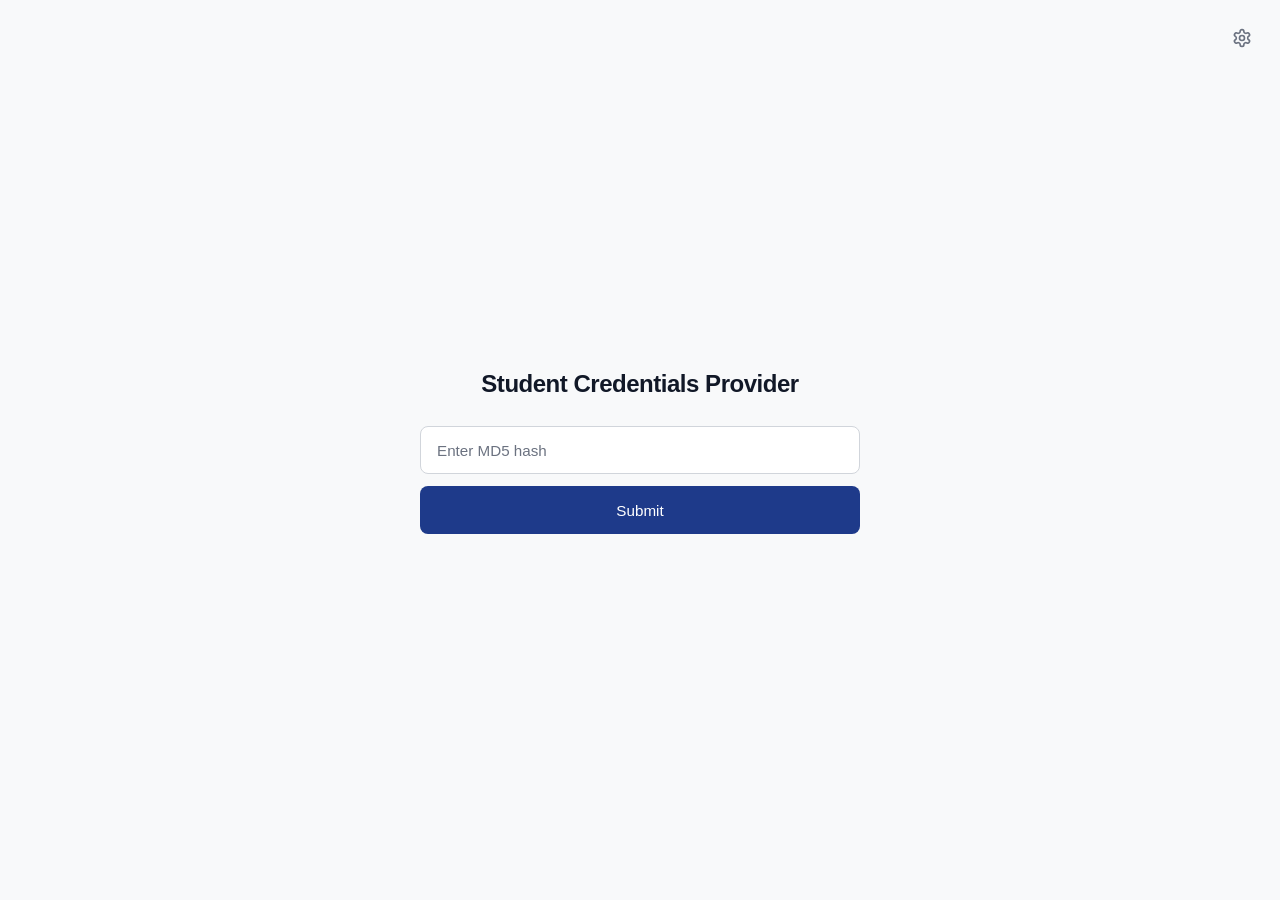
==== commit 936d0237: "Implement dynamic API key management and automatic failover" ====
--- a/templates/index.html
+++ b/templates/index.html
@@ -8,6 +8,13 @@
   <link rel="stylesheet" href="/static/css/style.css">
 </head>
 <body>
+  <a href="/admin" class="settings-link" aria-label="API Settings" title="API Settings">
+    <svg width="20" height="20" viewBox="0 0 24 24" fill="none" stroke="currentColor" stroke-width="2" stroke-linecap="round" stroke-linejoin="round" aria-hidden="true">
+      <path d="M12.22 2h-.44a2 2 0 0 0-2 2v.18a2 2 0 0 1-1 1.73l-.43.25a2 2 0 0 1-2 0l-.15-.08a2 2 0 0 0-2.73.73l-.22.38a2 2 0 0 0 .73 2.73l.15.1a2 2 0 0 1 1 1.72v.51a2 2 0 0 1-1 1.74l-.15.09a2 2 0 0 0-.73 2.73l.22.38a2 2 0 0 0 2.73.73l.15-.08a2 2 0 0 1 2 0l.43.25a2 2 0 0 1 1 1.73V20a2 2 0 0 0 2 2h.44a2 2 0 0 0 2-2v-.18a2 2 0 0 1 1-1.73l.43-.25a2 2 0 0 1 2 0l.15.08a2 2 0 0 0 2.73-.73l.22-.39a2 2 0 0 0-.73-2.73l-.15-.08a2 2 0 0 1-1-1.74v-.5a2 2 0 0 1 1-1.74l.15-.09a2 2 0 0 0 .73-2.73l-.22-.38a2 2 0 0 0-2.73-.73l-.15.08a2 2 0 0 1-2 0l-.43-.25a2 2 0 0 1-1-1.73V4a2 2 0 0 0-2-2z"></path>
+      <circle cx="12" cy="12" r="3"></circle>
+    </svg>
+  </a>
+
   <main class="container">
     <h1 class="title">Student Credentials Provider</h1>
 
--- a/static/css/style.css
+++ b/static/css/style.css
@@ -64,6 +64,31 @@
   -moz-osx-font-smoothing: grayscale;
 }
 
+.settings-link {
+  position: fixed;
+  top: 20px;
+  right: 20px;
+  color: var(--text-muted);
+  text-decoration: none;
+  padding: 8px;
+  border-radius: var(--radius);
+  display: flex;
+  align-items: center;
+  justify-content: center;
+  transition: color var(--transition), background-color var(--transition);
+}
+
+.settings-link:hover {
+  color: var(--text-main);
+  background-color: #ffffff;
+  box-shadow: 0 1px 3px rgba(0, 0, 0, 0.08);
+}
+
+.settings-link:focus-visible {
+  outline: 2px solid var(--btn-hover);
+  outline-offset: 2px;
+}
+
 .container {
   width: 100%;
   max-width: 440px;
